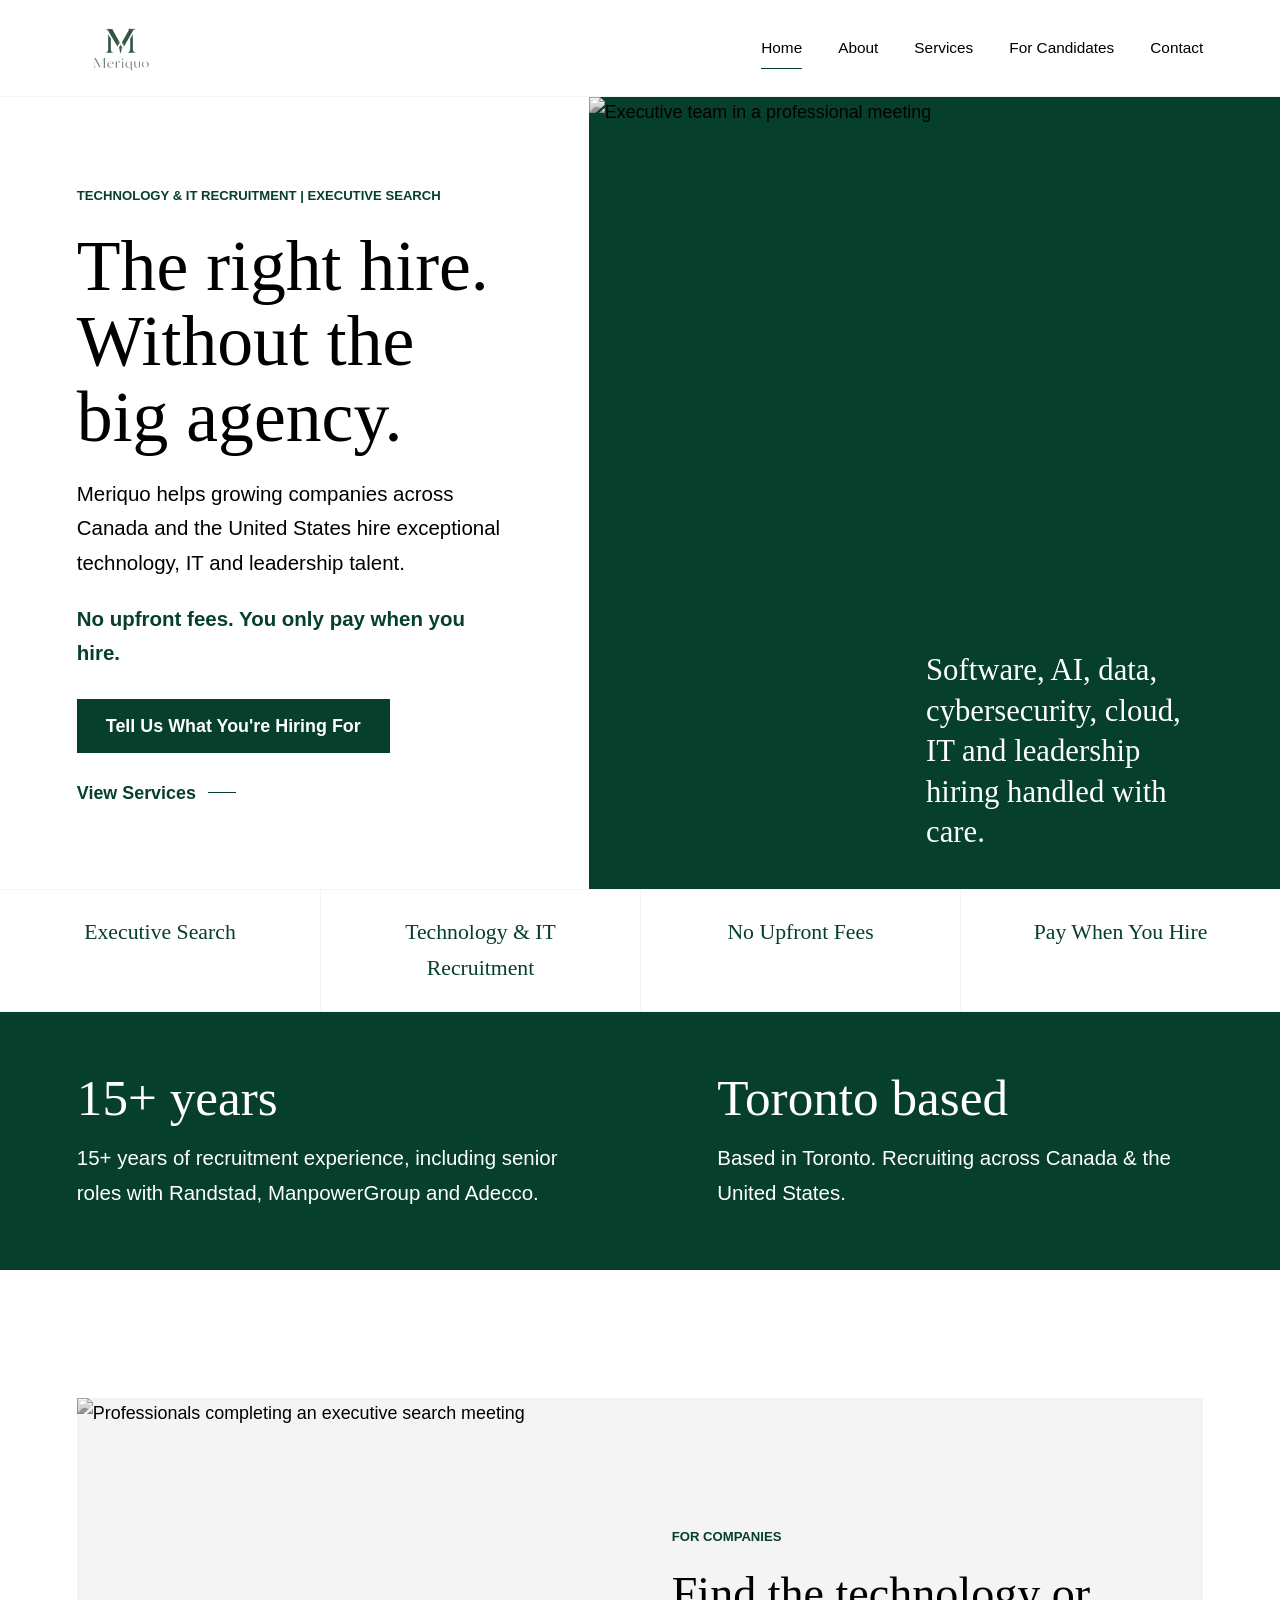
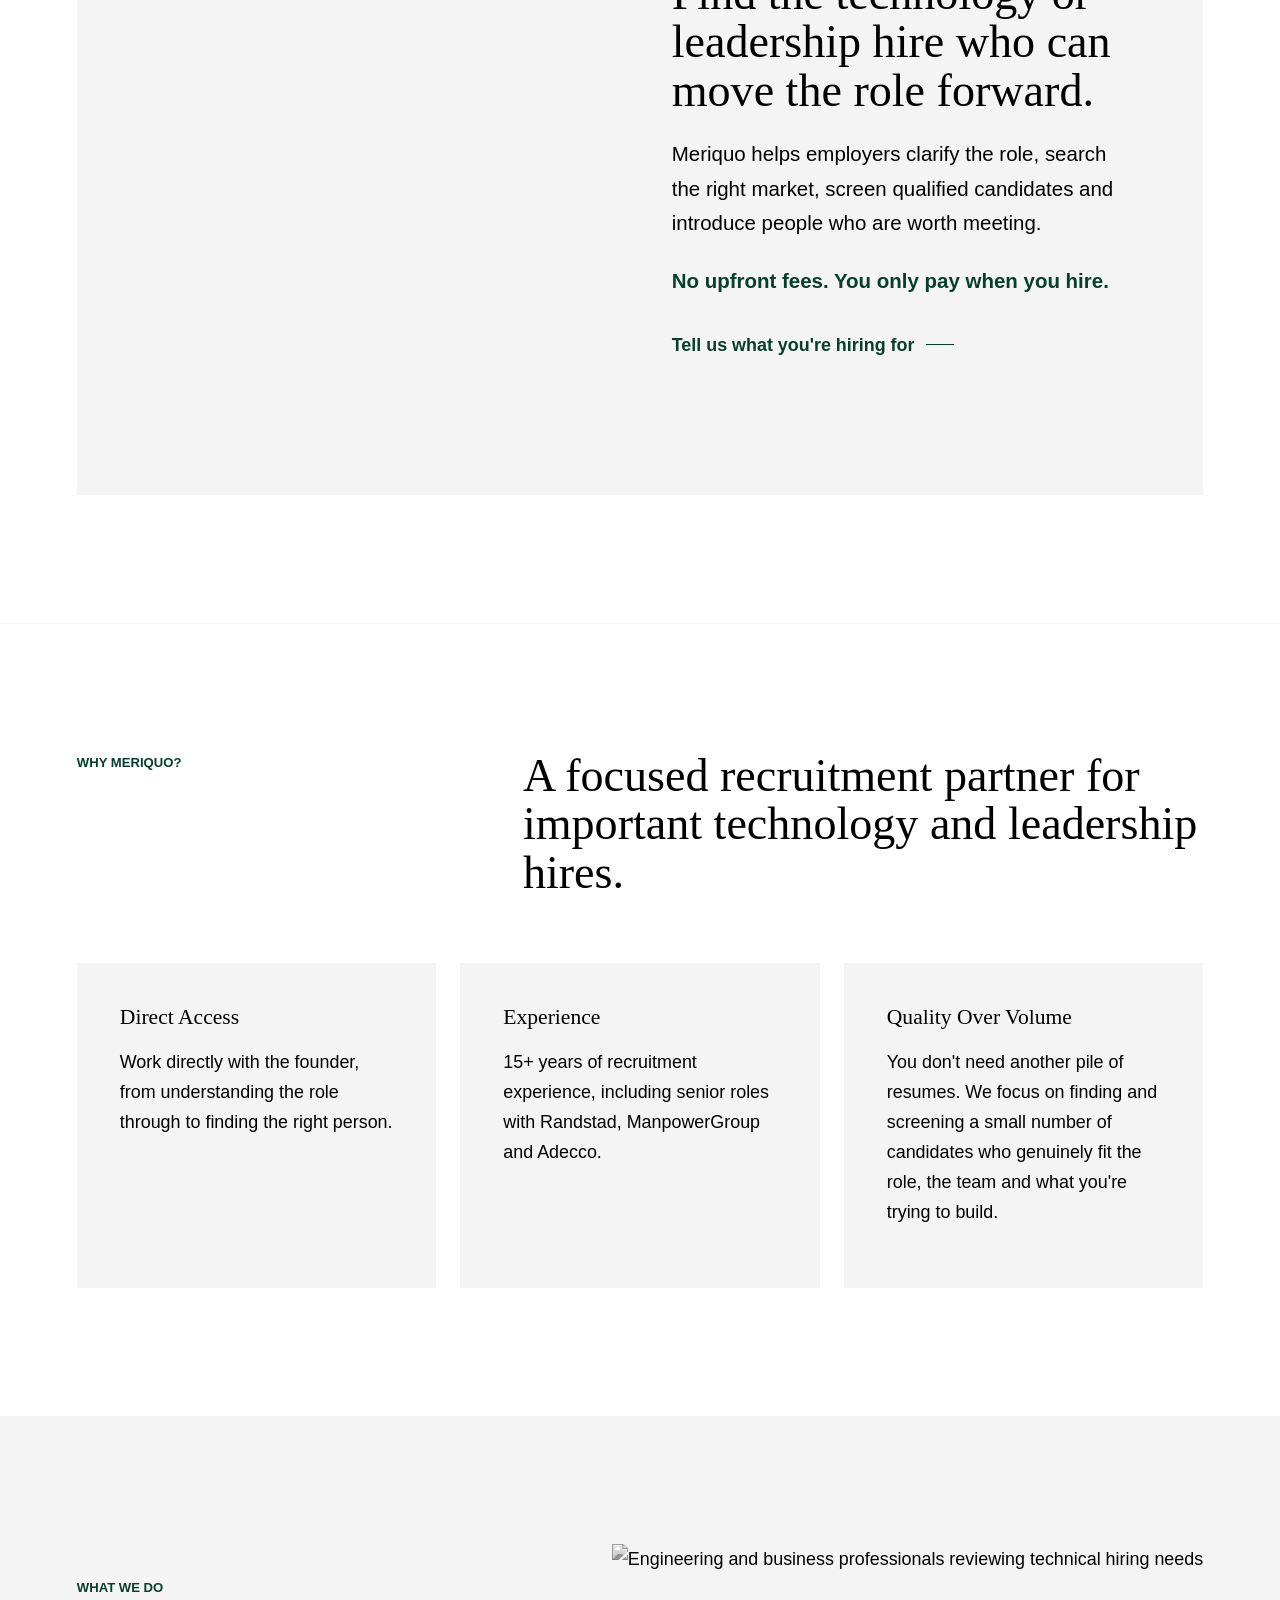
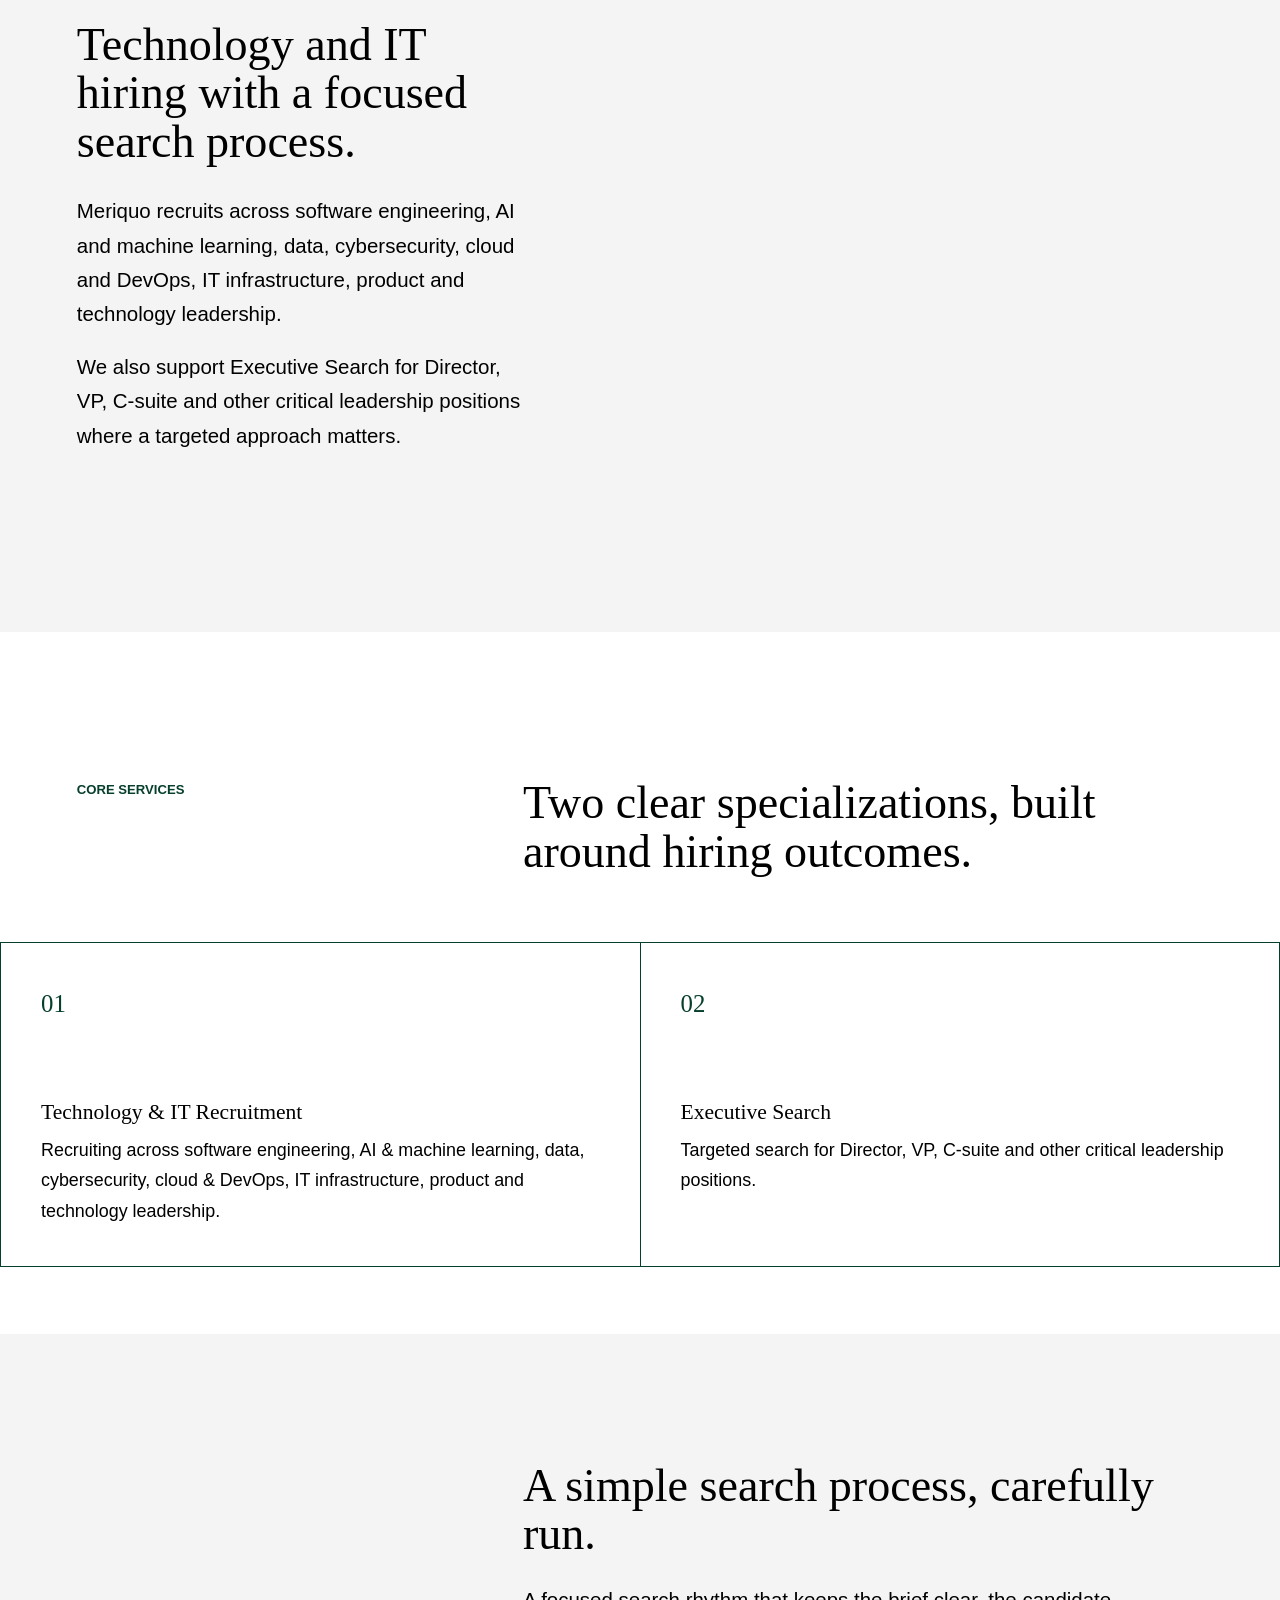
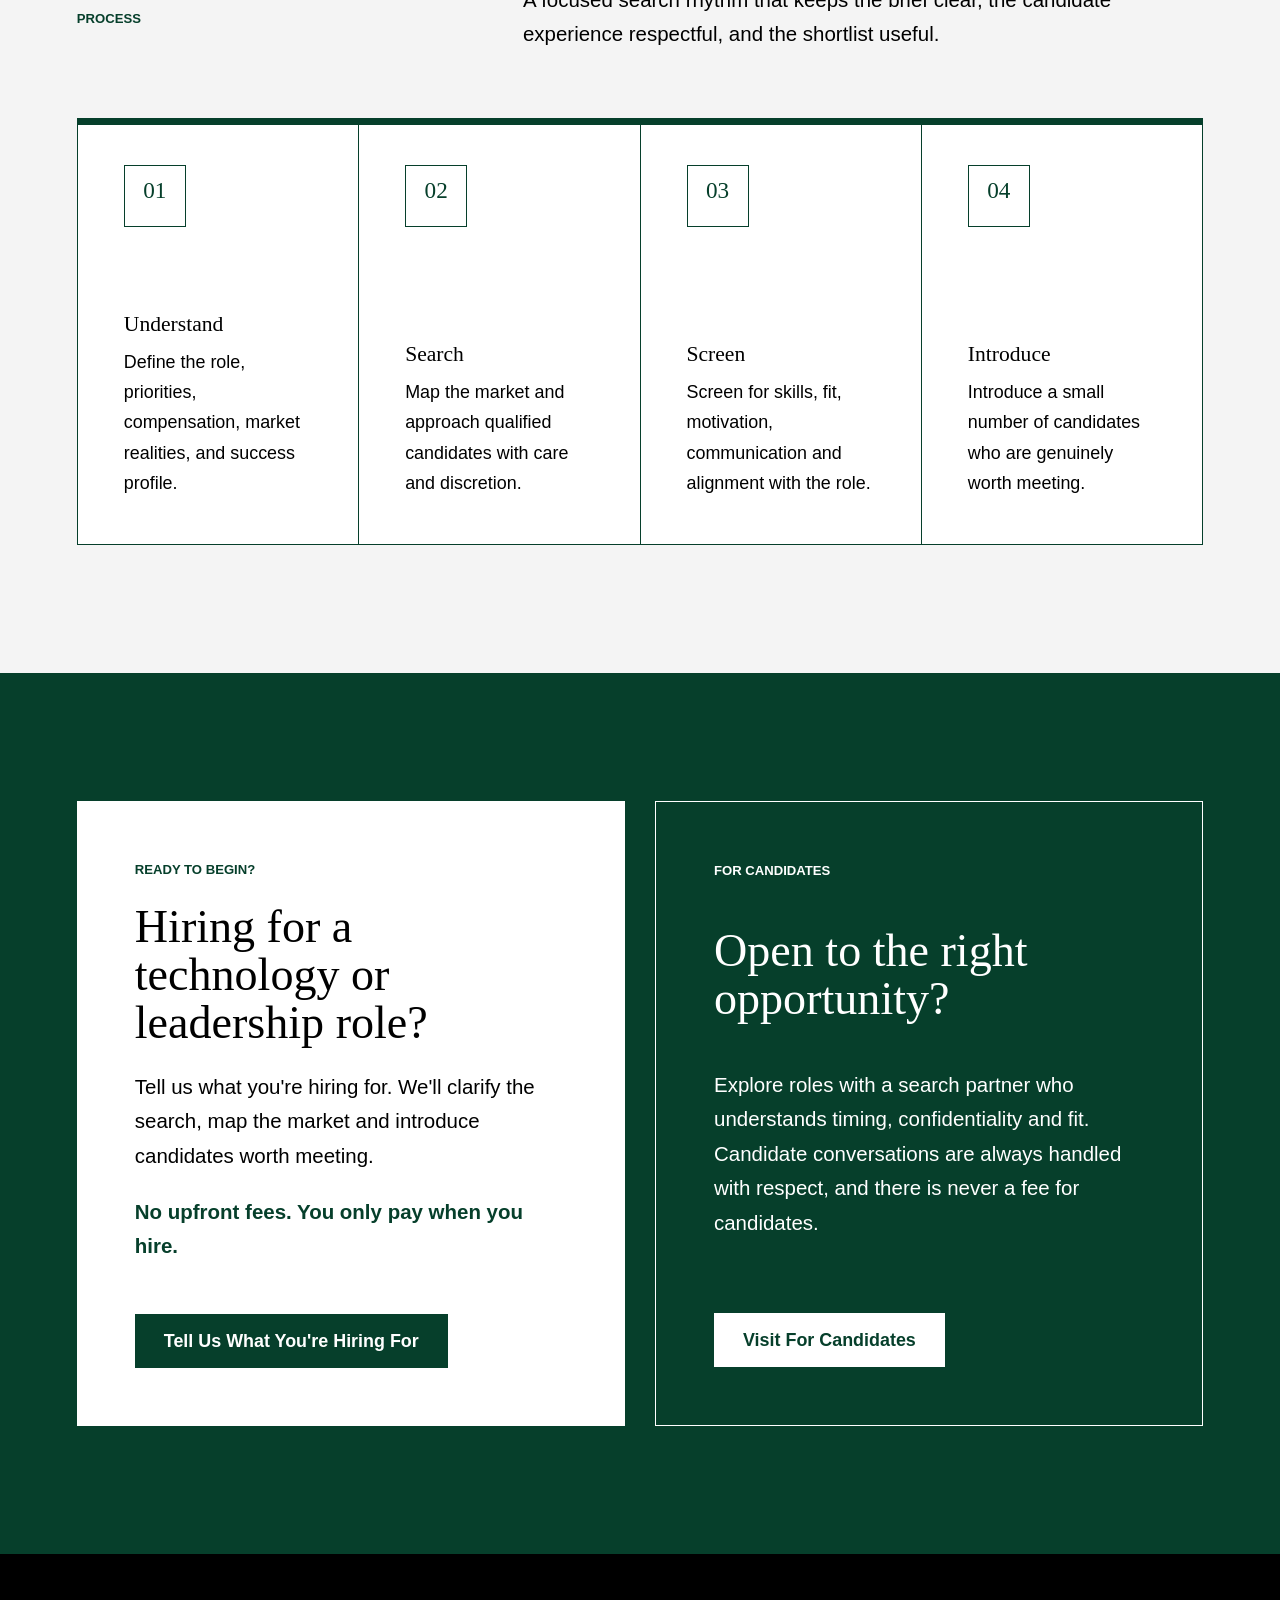
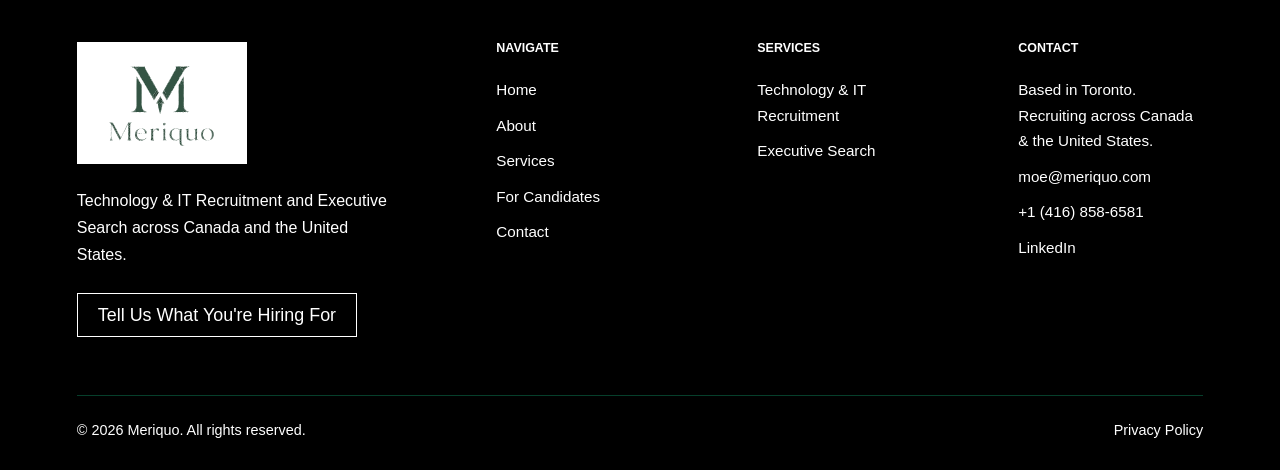
==== index.html @ d2c8003e "Use SVG logo and favicon" ====
<!DOCTYPE html>
<html lang="en">
  <head>
    <meta charset="UTF-8" />
    <meta name="viewport" content="width=device-width, initial-scale=1.0" />
    <title>Meriquo | Technology &amp; IT Recruitment | Executive Search</title>
    <meta
      name="description"
      content="Meriquo specializes in Technology & IT Recruitment and Executive Search across Canada and the United States."
    />
    <link rel="icon" href="assets/meriquo-logo.svg" type="image/svg+xml" />
    <link rel="stylesheet" href="styles.css" />
  </head>
  <body>
    <header class="site-header">
      <a class="brand" href="index.html" aria-label="Meriquo home">
        <img src="assets/meriquo-logo.svg" alt="" />
      </a>
      <button class="nav-toggle" type="button" aria-label="Open navigation" aria-expanded="false">
        <span></span>
        <span></span>
      </button>
      <nav class="site-nav" aria-label="Primary navigation">
        <a href="index.html">Home</a>
        <a href="about.html">About</a>
        <a href="services.html">Services</a>
        <a href="candidates.html">For Candidates</a>
        <a href="contact.html">Contact</a>
      </nav>
    </header>

    <main>

      <section class="hero">
        <div class="hero-copy reveal">
          <p class="eyebrow">Technology &amp; IT Recruitment | Executive Search</p>
          <h1>The right hire. Without the big agency.</h1>
          <p>
            Meriquo helps growing companies across Canada and the United States hire exceptional
            technology, IT and leadership talent.
          </p>
          <p class="fee-note">No upfront fees. You only pay when you hire.</p>
          <div class="hero-actions">
            <a class="button" href="contact.html">Tell Us What You&apos;re Hiring For</a>
            <a class="text-link" href="services.html#technology-it">View Services</a>
          </div>
        </div>
        <div class="hero-panel reveal" aria-label="Meriquo recruitment focus">
          <div class="hero-image-card">
            <img
              src="https://images.squarespace-cdn.com/content/v1/66561b21e63b7e5e79dd1e2c/b77f3c7b-efe6-4066-9048-d9af7cfcb00b/Meeting.jpg"
              alt="Executive team in a professional meeting"
            />
            <div class="hero-image-caption">
              <span>Technology &amp; IT Recruitment</span>
              <p>Software, AI, data, cybersecurity, cloud, IT and leadership hiring handled with care.</p>
            </div>
          </div>
          <!-- <div class="hero-stats">
            <div>
              <span>15+</span>
              <p>years of recruitment experience</p>
            </div>
            <div>
              <span>1:1</span>
              <p>direct founder access on every search</p>
            </div> -->
          </div>
        </div>
      </section>
      <section class="intro-strip reveal" aria-label="Meriquo summary">
        <p>Executive Search</p>
        <p>Technology &amp; IT Recruitment</p>
        <p>No Upfront Fees</p>
        <p>Pay When You Hire</p>
      </section>

      <section class="credibility-band reveal" aria-label="Meriquo experience and reach">
        <div>
          <span>15+ years</span>
          <p>
            15+ years of recruitment experience, including senior roles with Randstad,
            ManpowerGroup and Adecco.
          </p>
        </div>
        <div>
          <span>Toronto based</span>
          <p>Based in Toronto. Recruiting across Canada &amp; the United States.</p>
        </div>
      </section>

      <section class="section audience-section">
        <div class="audience-card reveal">
          <img
            src="https://www.shrm.org/content/dam/en/shrm/topics-tools/news/talent-acquisition/iStock_90868745_LARGE_spxmmo.jpeg"
            alt="Professionals completing an executive search meeting"
          />
          <div>
            <p class="eyebrow">For Companies</p>
            <h2>Find the technology or leadership hire who can move the role forward.</h2>
            <p>
              Meriquo helps employers clarify the role, search the right market, screen qualified
              candidates and introduce people who are worth meeting.
            </p>
            <p class="fee-note">No upfront fees. You only pay when you hire.</p>
            <a class="text-link" href="contact.html">Tell us what you&apos;re hiring for</a>
          </div>
        </div>
      </section>

      <section class="section why-section">
        <div class="section-heading reveal">
          <p class="eyebrow">Why Meriquo?</p>
          <h2>A focused recruitment partner for important technology and leadership hires.</h2>
        </div>
        <div class="three-grid">
          <article class="feature-card reveal">
            <h3>Direct Access</h3>
            <p>
              Work directly with the founder, from understanding the role through to finding the
              right person.
            </p>
          </article>
          <article class="feature-card reveal">
            <h3>Experience</h3>
            <p>
              15+ years of recruitment experience, including senior roles with Randstad,
              ManpowerGroup and Adecco.
            </p>
          </article>
          <article class="feature-card reveal">
            <h3>Quality Over Volume</h3>
            <p>
              You don&apos;t need another pile of resumes. We focus on finding and screening a small
              number of candidates who genuinely fit the role, the team and what you&apos;re trying
              to build.
            </p>
          </article>
        </div>
      </section>

      <section class="section content-band">
        <div class="image-split reveal">
          <div>
          <p class="eyebrow">What We Do</p>
          <h2>Technology and IT hiring with a focused search process.</h2>
            <p>
              Meriquo recruits across software engineering, AI and machine learning, data,
              cybersecurity, cloud and DevOps, IT infrastructure, product and technology leadership.
            </p>
            <p>
              We also support Executive Search for Director, VP, C-suite and other critical
              leadership positions where a targeted approach matters.
            </p>
          </div>
          <img
            src="https://fiduci.consulting/Image-02.jpg"
            alt="Engineering and business professionals reviewing technical hiring needs"
          />
        </div>
      </section>

      <section class="section services-preview">
        <div class="section-heading reveal">
          <p class="eyebrow">Core Services</p>
          <h2>Two clear specializations, built around hiring outcomes.</h2>
        </div>
        <div class="preview-grid two-card-grid">
          <a class="preview-card reveal" href="services.html#technology-it">
            <span>01</span>
            <h3>Technology &amp; IT Recruitment</h3>
            <p>
              Recruiting across software engineering, AI &amp; machine learning, data,
              cybersecurity, cloud &amp; DevOps, IT infrastructure, product and technology
              leadership.
            </p>
          </a>
          <a class="preview-card reveal" href="services.html#executive-search">
            <span>02</span>
            <h3>Executive Search</h3>
            <p>Targeted search for Director, VP, C-suite and other critical leadership positions.</p>
          </a>
        </div>
      </section>

      <section class="section process-section" id="process">
        <div class="section-heading process-heading reveal">
          <p class="eyebrow">Process</p>
          <div>
            <h2>A simple search process, carefully run.</h2>
            <p>
              A focused search rhythm that keeps the brief clear, the candidate experience
              respectful, and the shortlist useful.
            </p>
          </div>
        </div>
        <div class="process-grid">
          <article class="process-step reveal">
            <span>01</span>
            <div>
              <h3>Understand</h3>
              <p>Define the role, priorities, compensation, market realities, and success profile.</p>
            </div>
          </article>
          <article class="process-step reveal">
            <span>02</span>
            <div>
              <h3>Search</h3>
              <p>Map the market and approach qualified candidates with care and discretion.</p>
            </div>
          </article>
          <article class="process-step reveal">
            <span>03</span>
            <div>
              <h3>Screen</h3>
              <p>Screen for skills, fit, motivation, communication and alignment with the role.</p>
            </div>
          </article>
          <article class="process-step reveal">
            <span>04</span>
            <div>
              <h3>Introduce</h3>
              <p>Introduce a small number of candidates who are genuinely worth meeting.</p>
            </div>
          </article>
        </div>
      </section>

      <section class="dual-cta-section reveal" aria-label="Meriquo next steps">
        <article class="dual-cta-card">
          <p class="eyebrow">Ready to begin?</p>
          <h2>Hiring for a technology or leadership role?</h2>
          <p>
            Tell us what you&apos;re hiring for. We&apos;ll clarify the search, map the market and
            introduce candidates worth meeting.
          </p>
          <p class="fee-note">No upfront fees. You only pay when you hire.</p>
          <a class="button" href="contact.html">Tell Us What You&apos;re Hiring For</a>
        </article>
        <article class="dual-cta-card dual-cta-card-dark">
          <p class="eyebrow">For Candidates</p>
          <h2>Open to the right opportunity?</h2>
          <p>
            Explore roles with a search partner who understands timing, confidentiality and fit.
            Candidate conversations are always handled with respect, and there is never a fee for
            candidates.
          </p>
          <a class="button button-light" href="candidates.html">Visit For Candidates</a>
        </article>
      </section>
    </main>

    <footer class="site-footer">
      <div class="footer-inner">
        <div class="footer-brand">
          <img src="assets/meriquo-logo.svg" alt="Meriquo" />
          <p>Technology &amp; IT Recruitment and Executive Search across Canada and the United States.</p>
          <a class="footer-cta" href="contact.html">Tell Us What You&apos;re Hiring For</a>
        </div>
        <div class="footer-column">
          <h2>Navigate</h2>
          <a href="index.html">Home</a>
          <a href="about.html">About</a>
          <a href="services.html">Services</a>
          <a href="candidates.html">For Candidates</a>
          <a href="contact.html">Contact</a>
        </div>
        <div class="footer-column">
          <h2>Services</h2>
          <a href="services.html#technology-it">Technology &amp; IT Recruitment</a>
          <a href="services.html#executive-search">Executive Search</a>
        </div>
        <div class="footer-column">
          <h2>Contact</h2>
          <span>Based in Toronto. Recruiting across Canada &amp; the United States.</span>
          <a href="mailto:moe@meriquo.com">moe@meriquo.com</a>
          <a href="tel:+14168586581">+1 (416) 858-6581</a>
          <a href="https://www.linkedin.com/company/meriquo/" target="_blank" rel="noreferrer">LinkedIn</a>
        </div>
      </div>
      <div class="footer-bottom">
        <p>&copy; <span data-year></span> Meriquo. All rights reserved.</p>
        <a href="privacy.html">Privacy Policy</a>
      </div>
    </footer>

    <script src="script.js"></script>
  </body>
</html>
---- styles.css ----
:root {
  --green: #063f2b;
  --black: #000000;
  --grey: #f4f4f4;
  --white: #ffffff;
  --max: 1200px;
  --gutter: clamp(24px, 6vw, 88px);
  --section-space: clamp(76px, 10vw, 132px);
  --body-size: clamp(1rem, 0.35vw + 0.94rem, 1.12rem);
  --lead-size: clamp(1.08rem, 0.55vw + 0.98rem, 1.28rem);
}

* {
  box-sizing: border-box;
}

html {
  scroll-behavior: smooth;
}

body {
  margin: 0;
  color: var(--black);
  background: var(--white);
  font-family: Arial, Helvetica, sans-serif;
  font-size: var(--body-size);
  line-height: 1.68;
  overflow-x: hidden;
}

main {
  overflow: hidden;
}

img {
  display: block;
  max-width: 100%;
}

a {
  color: inherit;
}

.site-header {
  position: sticky;
  top: 0;
  z-index: 20;
  display: flex;
  align-items: center;
  justify-content: space-between;
  gap: 28px;
  padding: 16px var(--gutter);
  background: var(--white);
  border-bottom: 1px solid var(--grey);
}

.brand {
  display: inline-flex;
  align-items: center;
  gap: 0;
  color: var(--green);
  font-family: Georgia, "Times New Roman", serif;
  font-size: 2rem;
  line-height: 1;
  text-decoration: none;
}

.brand img {
  width: auto;
  height: 64px;
  object-fit: contain;
  object-position: center;
}

.site-nav {
  display: flex;
  align-items: center;
  gap: clamp(18px, 3vw, 36px);
  font-size: 0.96rem;
}

.site-nav a {
  position: relative;
  text-decoration: none;
  color: var(--black);
}

.site-nav a::after {
  position: absolute;
  left: 0;
  bottom: -8px;
  width: 100%;
  height: 1px;
  content: "";
  background: var(--green);
  transform: scaleX(0);
  transform-origin: left;
  transition: transform 180ms ease;
}

.site-nav a:hover::after,
.site-nav a.active::after {
  transform: scaleX(1);
}

.nav-toggle {
  display: none;
  width: 44px;
  height: 44px;
  padding: 0;
  border: 1px solid var(--grey);
  background: var(--white);
}

.nav-toggle span {
  display: block;
  width: 20px;
  height: 1px;
  margin: 6px auto;
  background: var(--black);
}

.hero {
  display: grid;
  grid-template-columns: minmax(0, 0.92fr) minmax(420px, 1.08fr);
  gap: 0;
  align-items: stretch;
  max-width: none;
  min-height: calc(100vh - 205px);
  margin: 0;
  padding: 0;
}

.hero-copy {
  position: relative;
  display: grid;
  align-content: center;
  min-width: 0;
  min-height: calc(100vh - 205px);
  padding: clamp(46px, 7vw, 88px) var(--gutter) clamp(42px, 6vw, 74px);
}

.hero-copy::before {
  position: absolute;
  top: -30px;
  left: 0;
  width: 96px;
  height: 3px;
  content: "";
  background: var(--green);
}

.eyebrow {
  margin: 0 0 22px;
  color: var(--green);
  font-size: 0.82rem;
  font-weight: 700;
  letter-spacing: 0;
  text-transform: uppercase;
  overflow-wrap: anywhere;
}

h1,
h2,
h3 {
  margin: 0;
  color: var(--black);
  font-family: Georgia, "Times New Roman", serif;
  font-weight: 500;
  line-height: 1.05;
}

h1 {
  max-width: min(860px, 100%);
  font-size: clamp(3.1rem, 5.6vw, 5.8rem);
}

h2 {
  font-size: clamp(2.15rem, 3.6vw, 3.45rem);
}

h3 {
  font-size: clamp(1.35rem, 1.2vw, 1.65rem);
}

.hero-copy p:not(.eyebrow),
.page-hero p:not(.eyebrow),
.story p,
.policy-copy p {
  max-width: 680px;
  color: var(--black);
  font-size: var(--lead-size);
}

.hero-copy p:not(.eyebrow) {
  max-width: min(620px, 100%);
  margin: 22px 0 0;
  font-size: var(--lead-size);
}

.fee-note {
  color: var(--green) !important;
  font-weight: 700;
}

.fee-note-light {
  color: var(--white) !important;
}

.button {
  display: inline-flex;
  align-items: center;
  justify-content: center;
  min-height: 54px;
  margin-top: 22px;
  padding: 0 28px;
  border: 1px solid var(--green);
  background: var(--green);
  color: var(--white);
  font-weight: 700;
  text-decoration: none;
  transition: background 180ms ease, color 180ms ease;
}

.button:hover {
  background: var(--white);
  color: var(--green);
}

.hero-actions {
  display: flex;
  flex-wrap: wrap;
  align-items: center;
  gap: 18px 28px;
  margin-top: 28px;
}

.hero-actions .button {
  margin-top: 0;
}

.text-link {
  display: inline-flex;
  align-items: center;
  min-height: 44px;
  color: var(--green);
  font-weight: 700;
  text-decoration: none;
}

.text-link::after {
  content: "";
  width: 28px;
  height: 1px;
  margin-left: 12px;
  background: currentColor;
  transition: width 180ms ease;
}

.text-link:hover {
  text-decoration: underline;
}

.text-link:hover::after {
  width: 42px;
}

.hero-trust {
  display: grid;
  gap: 10px;
  max-width: 500px;
  margin-top: clamp(38px, 5vw, 60px);
  padding-top: 24px;
  border-top: 1px solid var(--grey);
}

.hero-trust span {
  color: var(--black);
  font-size: 1rem;
}

.credibility-band {
  display: grid;
  grid-template-columns: repeat(2, minmax(0, 1fr));
  gap: 1px;
  max-width: none;
  margin: 0;
  padding: 0;
  background: var(--green);
  color: var(--white);
}

.credibility-band div {
  display: grid;
  align-content: center;
  min-height: clamp(210px, 28vh, 320px);
  padding: clamp(34px, 5vw, 60px) var(--gutter);
  background: var(--green);
}

.credibility-band span {
  display: block;
  margin-bottom: 18px;
  color: var(--white);
  font-family: Georgia, "Times New Roman", serif;
  font-size: clamp(2.1rem, 4vw, 4rem);
  line-height: 1;
}

.credibility-band p {
  max-width: 640px;
  margin: 0;
  color: var(--white);
  font-size: var(--lead-size);
}

.hero-panel {
  display: grid;
  gap: 0;
  grid-template-rows: minmax(0, 1fr) auto;
  min-width: 0;
  background: var(--white);
  border: 0;
}

.hero-image-card,
.hero-stats div {
  border: 0;
}

.hero-image-card {
  position: relative;
  min-height: 0;
  background: var(--green);
  overflow: hidden;
}

.hero-image-card > img {
  width: 100%;
  height: 100%;
  min-height: 0;
  object-fit: cover;
  filter: grayscale(100%);
}

.hero-image-caption {
  position: absolute;
  right: 0;
  bottom: 0;
  width: min(82%, 390px);
  padding: clamp(24px, 4vw, 36px);
  background: var(--green);
  color: var(--white);
}

.hero-image-caption span {
  display: block;
  margin-bottom: 12px;
  color: var(--white);
  font-family: Arial, Helvetica, sans-serif;
  font-size: 0.82rem;
  font-weight: 700;
  text-transform: uppercase;
}

.hero-image-caption p {
  max-width: 310px;
  margin: 0;
  color: var(--white);
  font-family: Georgia, "Times New Roman", serif;
  font-size: clamp(1.35rem, 2.4vw, 2rem);
  line-height: 1.15;
}

.hero-stats {
  display: grid;
  grid-template-columns: repeat(2, minmax(0, 1fr));
  gap: 1px;
  background: var(--green);
}

.hero-stats div {
  padding: clamp(14px, 2vw, 22px);
  background: var(--white);
}

.hero-panel span {
  display: block;
  color: var(--green);
  font-family: Georgia, "Times New Roman", serif;
  font-size: clamp(1.8rem, 2.8vw, 2.75rem);
  line-height: 1;
}

.hero-panel p {
  max-width: 260px;
  margin: 8px 0 0;
  line-height: 1.32;
}

.intro-strip {
  display: grid;
  grid-template-columns: repeat(4, minmax(0, 1fr));
  max-width: none;
  margin: 0 auto;
  border-top: 1px solid var(--grey);
  border-bottom: 1px solid var(--grey);
}

.intro-strip p {
  margin: 0;
  padding: clamp(18px, 2vw, 24px) clamp(16px, 3vw, 30px);
  color: var(--green);
  font-family: Georgia, "Times New Roman", serif;
  font-size: clamp(1.08rem, 1.7vw, 1.4rem);
  text-align: center;
}

.intro-strip p + p {
  border-left: 1px solid var(--grey);
}

.audience-section {
  display: grid;
  gap: 0;
  max-width: none;
  padding-left: 0;
  padding-right: 0;
}

.audience-card {
  display: grid;
  grid-template-columns: minmax(260px, 0.92fr) minmax(0, 1.08fr);
  gap: 0;
  align-items: stretch;
  min-height: 430px;
  background: var(--grey);
}

.audience-card > img {
  width: 100%;
  height: 100%;
  min-height: 340px;
  object-fit: cover;
  filter: grayscale(100%);
}

.audience-card > div {
  display: grid;
  align-content: center;
  padding: var(--section-space) var(--gutter);
}

.audience-card h2 {
  max-width: 620px;
  margin-bottom: 22px;
}

.audience-card p:not(.eyebrow) {
  max-width: 560px;
  margin: 0 0 24px;
  font-size: var(--lead-size);
}

.audience-card .text-link {
  width: fit-content;
}

.audience-card-dark {
  background: var(--green);
  color: var(--white);
}

.audience-card-dark h2,
.audience-card-dark .eyebrow,
.audience-card-dark .text-link {
  color: var(--white);
}

.candidate-mini {
  min-height: 320px;
}

.section,
.page-hero,
.split-section,
.contact-layout,
.policy-copy {
  width: 100%;
  max-width: none;
  margin: 0;
  padding: var(--section-space) var(--gutter);
}

.section,
.split-section,
.contact-layout,
.policy-copy {
  min-height: clamp(560px, 78vh, 860px);
}

.section {
  display: grid;
  align-content: center;
}

.why-section {
  border-top: 1px solid var(--grey);
}

.section-heading {
  display: grid;
  grid-template-columns: 0.55fr 1fr;
  gap: clamp(32px, 6vw, 72px);
  align-items: start;
  width: 100%;
  margin-bottom: clamp(44px, 6vw, 66px);
}

.section-intro {
  max-width: 760px;
  margin: calc(clamp(44px, 6vw, 66px) * -0.45) 0 clamp(34px, 5vw, 56px);
  font-size: var(--lead-size);
}

.three-grid,
.industry-grid {
  display: grid;
  grid-template-columns: repeat(3, minmax(0, 1fr));
  gap: 24px;
}

.feature-card,
.industry-card {
  min-height: 220px;
  padding: clamp(30px, 4vw, 42px);
  background: var(--grey);
  border: 1px solid var(--grey);
}

.feature-card p,
.service-row p,
.contact-details p,
.industry-card p {
  color: var(--black);
}

.feature-card h3,
.preview-card h3 {
  margin-bottom: 12px;
}

.services-preview {
  max-width: none;
  padding-bottom: clamp(28px, 5vw, 48px);
  padding-left: var(--gutter);
  padding-right: var(--gutter);
}

.services-preview .section-heading {
  max-width: none;
  margin-left: auto;
  margin-right: auto;
}

.preview-grid {
  display: grid;
  grid-template-columns: repeat(4, minmax(0, 1fr));
  gap: 1px;
  background: var(--green);
  border: 1px solid var(--green);
  max-width: none;
  margin-left: calc(var(--gutter) * -1);
  margin-right: calc(var(--gutter) * -1);
}

.two-card-grid {
  grid-template-columns: repeat(2, minmax(0, 1fr));
}

.preview-card {
  display: grid;
  align-content: start;
  min-height: 310px;
  padding: clamp(28px, 4vw, 40px);
  background: var(--white);
  color: var(--black);
  text-decoration: none;
  transition: background 180ms ease, color 180ms ease, transform 180ms ease;
}

.preview-card span {
  display: block;
  margin-bottom: clamp(46px, 6vw, 76px);
  color: var(--green);
  font-family: Georgia, "Times New Roman", serif;
  font-size: 1.55rem;
}

.preview-card p {
  margin: 0;
}

.preview-card:hover {
  background: var(--green);
  color: var(--white);
  transform: translateY(-4px);
}

.preview-card:hover h3,
.preview-card:hover span {
  color: var(--white);
}

.page-hero {
  padding-top: clamp(72px, 9vw, 118px);
  padding-bottom: clamp(38px, 6vw, 74px);
}

.page-hero h1 {
  max-width: 100%;
  font-size: clamp(2.7rem, 7vw, 6.2rem);
  overflow-wrap: normal;
  word-break: normal;
}

.privacy-hero {
  display: grid;
  grid-template-columns: minmax(0, 1fr) minmax(280px, 0.45fr);
  gap: clamp(38px, 7vw, 96px);
  align-items: end;
  background: var(--grey);
}

.privacy-hero > *,
.privacy-summary,
.policy-copy,
.policy-intro,
.policy-card,
.policy-contact > * {
  min-width: 0;
}

.privacy-hero p:not(.eyebrow) {
  max-width: 720px;
  margin-top: 24px;
  overflow-wrap: anywhere;
}

.privacy-summary {
  padding: clamp(28px, 4vw, 42px);
  background: var(--green);
  color: var(--white);
}

.privacy-summary span,
.privacy-summary strong {
  display: block;
  color: var(--white);
}

.privacy-summary span {
  margin-bottom: 10px;
  font-size: 0.82rem;
  font-weight: 700;
  text-transform: uppercase;
}

.privacy-summary strong {
  font-family: Georgia, "Times New Roman", serif;
  font-size: clamp(1.55rem, 2.5vw, 2.2rem);
  font-weight: 500;
  line-height: 1.12;
}

.privacy-hero .privacy-summary p {
  margin: 22px 0 0;
  color: var(--white);
  overflow-wrap: anywhere;
}

.image-page-hero {
  display: grid;
  grid-template-columns: minmax(0, 0.95fr) minmax(340px, 1.05fr);
  gap: 0;
  align-items: stretch;
  max-width: none;
  padding: 0;
  background: var(--grey);
}

.image-page-hero > div {
  display: grid;
  align-content: center;
  min-width: 0;
  min-height: clamp(430px, 58vh, 650px);
  padding: var(--section-space) var(--gutter);
}

.image-page-hero > img {
  width: 100%;
  height: 100%;
  min-height: clamp(430px, 58vh, 650px);
  object-fit: cover;
  filter: grayscale(100%);
}

.services-hero p:not(.eyebrow) {
  max-width: 720px;
  margin-top: 24px;
}

.services-hero h1 {
  max-width: 820px;
  font-size: clamp(2.9rem, 5.5vw, 5.8rem);
}

.split-section,
.contact-layout {
  display: grid;
  grid-template-columns: minmax(280px, 0.8fr) minmax(0, 1.2fr);
  gap: clamp(42px, 7vw, 88px);
  align-items: start;
  padding-top: 30px;
}

.about-story-section {
  align-items: start;
  background: var(--white);
}

.founder-card {
  min-width: 0;
  background: var(--green);
  border: 1px solid var(--green);
  color: var(--white);
  padding: clamp(24px, 4vw, 36px);
}

.portrait-mark {
  display: grid;
  place-items: center;
  width: 118px;
  height: 118px;
  margin-bottom: 28px;
  background: var(--white);
  color: var(--green);
  font-family: Georgia, "Times New Roman", serif;
  font-size: 3rem;
}

.founder-name {
  margin: 0;
  color: var(--white);
  font-family: Georgia, "Times New Roman", serif;
  font-size: clamp(1.9rem, 3vw, 2.7rem);
  line-height: 1.1;
}

.founder-title,
.founder-focus {
  margin: 10px 0 0;
}

.founder-title {
  font-weight: 700;
}

.founder-focus {
  color: var(--white);
  overflow-wrap: anywhere;
}

.detail-list {
  display: grid;
  gap: 12px;
  margin: 28px 0 0;
}

.detail-list div {
  display: grid;
  grid-template-columns: 28px 1fr;
  gap: 12px;
}

.detail-list dt {
  color: var(--white);
  font-weight: 700;
}

.detail-list dd {
  margin: 0;
}

.detail-list a {
  color: var(--white);
  font-weight: 700;
  text-decoration: none;
}

.story p:first-child {
  margin-top: 0;
}

.story {
  display: grid;
  align-content: start;
  gap: clamp(24px, 4vw, 36px);
}

.story h2 {
  max-width: 820px;
}

.story-kicker {
  margin: 0;
  color: var(--green) !important;
  font-size: 0.88rem !important;
  font-weight: 700;
  text-transform: uppercase;
}

.story-copy {
  display: grid;
  grid-template-columns: repeat(2, minmax(0, 1fr));
  gap: clamp(20px, 4vw, 38px);
}

.story-copy p {
  margin: 0;
  font-size: var(--body-size) !important;
}

.story-copy p:first-child {
  grid-row: span 2;
  padding: clamp(26px, 4vw, 38px);
  background: var(--grey);
  border-left: 4px solid var(--green);
  font-size: var(--lead-size) !important;
}

.story-proof-grid {
  display: grid;
  grid-template-columns: repeat(3, minmax(0, 1fr));
  gap: 1px;
  background: var(--green);
  border: 1px solid var(--green);
}

.story-proof-grid div {
  padding: clamp(22px, 3vw, 34px);
  background: var(--white);
}

.story-proof-grid span {
  display: block;
  color: var(--green);
  font-family: Georgia, "Times New Roman", serif;
  font-size: clamp(2rem, 3.8vw, 3.3rem);
  line-height: 1;
}

.story-proof-grid p {
  margin: 10px 0 0;
  color: var(--black);
  font-size: 0.98rem !important;
}

.strong-line {
  color: var(--green) !important;
  font-family: Georgia, "Times New Roman", serif;
  font-size: clamp(1.7rem, 3vw, 2.6rem) !important;
  line-height: 1.15;
}

.service-list {
  display: grid;
  gap: 1px;
  background: var(--green);
  border: 1px solid var(--grey);
}

.service-detail {
  min-height: auto;
  padding-top: clamp(54px, 7vw, 84px);
  padding-bottom: clamp(58px, 7vw, 92px);
  scroll-margin-top: 100px;
}

.service-detail + .service-detail {
  padding-top: clamp(34px, 5vw, 58px);
}

.service-heading {
  align-items: end;
}

.service-heading p:not(.eyebrow) {
  max-width: 720px;
  margin: 24px 0 0;
  font-size: var(--lead-size);
}

.services-overview {
  display: grid;
  grid-template-columns: repeat(3, minmax(0, 1fr));
  gap: 1px;
  width: 100%;
  max-width: none;
  margin: 0;
  background: var(--green);
  border-top: 1px solid var(--green);
  border-bottom: 1px solid var(--green);
}

.services-overview a {
  display: grid;
  align-content: start;
  min-width: 0;
  min-height: clamp(260px, 36vh, 380px);
  padding: clamp(30px, 5vw, 52px);
  background: var(--white);
  color: var(--black);
  text-decoration: none;
  transition: background 180ms ease, color 180ms ease;
}

.services-overview span {
  display: block;
  margin-bottom: clamp(40px, 6vw, 72px);
  color: var(--green);
  font-family: Georgia, "Times New Roman", serif;
  font-size: 1.5rem;
  line-height: 1;
}

.services-overview h2 {
  margin-bottom: 18px;
  font-size: clamp(1.65rem, 2.6vw, 2.45rem);
}

.services-overview p {
  max-width: 420px;
  margin: 0;
  overflow-wrap: anywhere;
}

.services-overview a:hover {
  background: var(--green);
  color: var(--white);
}

.services-overview a:hover h2,
.services-overview a:hover span {
  color: var(--white);
}

.flip-grid {
  display: grid;
  grid-template-columns: repeat(4, minmax(0, 1fr));
  gap: 1px;
  background: var(--white);
  border: 1px solid var(--white);
}

.executive-grid {
  grid-template-columns: repeat(3, minmax(0, 1fr));
}

.flip-card {
  min-height: clamp(330px, 42vh, 430px);
  perspective: 1200px;
  outline: 0;
}

.flip-inner {
  position: relative;
  width: 100%;
  height: 100%;
  min-height: clamp(330px, 42vh, 430px);
  transform-style: preserve-3d;
  transition: transform 560ms ease;
}

.flip-card:hover .flip-inner,
.flip-card:focus-within .flip-inner,
.flip-card:focus .flip-inner {
  transform: rotateY(180deg);
}

.flip-face {
  position: absolute;
  inset: 0;
  display: grid;
  align-content: end;
  min-height: clamp(330px, 42vh, 430px);
  padding: clamp(24px, 3vw, 34px);
  border: 1px solid var(--white);
  backface-visibility: hidden;
  overflow: hidden;
}

.flip-front {
  background: var(--black);
  color: var(--white);
}

.flip-front img {
  position: absolute;
  inset: 0;
  width: 100%;
  height: 100%;
  object-fit: cover;
  filter: grayscale(100%);
  opacity: 0.62;
}

.flip-front h3 {
  position: relative;
  color: var(--white);
  max-width: 260px;
}

.flip-back {
  align-content: center;
  background: var(--green);
  color: var(--white);
  transform: rotateY(180deg);
}

.flip-back h3 {
  margin-bottom: 16px;
  color: var(--white);
}

.flip-back p {
  margin: 0;
  font-size: var(--body-size);
}

.flip-card:focus-visible .flip-inner {
  outline: 3px solid var(--green);
  outline-offset: 4px;
}

.service-row {
  display: grid;
  grid-template-columns: 90px 1fr;
  gap: clamp(22px, 4vw, 34px);
  padding: clamp(32px, 5vw, 52px);
  background: var(--white);
}

.service-row span {
  color: var(--green);
  font-family: Georgia, "Times New Roman", serif;
  font-size: 1.7rem;
}

.service-row h2 {
  font-size: clamp(1.7rem, 3vw, 2.6rem);
}

.service-row ul {
  display: grid;
  grid-template-columns: repeat(2, minmax(0, 1fr));
  gap: 8px;
  margin: 18px 0 0;
  padding-left: 20px;
}

.fee-band {
  max-width: none;
  min-height: clamp(320px, 44vh, 520px);
  display: grid;
  align-content: center;
  padding: clamp(58px, 8vw, 96px) var(--gutter);
  background: var(--green);
  color: var(--white);
}

.fee-band h2,
.fee-band .eyebrow {
  color: var(--white);
}

.fee-band h2 {
  max-width: 1000px;
  font-size: clamp(3rem, 7vw, 6.5rem);
}

.contingency-section {
  min-height: auto;
  padding-top: clamp(34px, 5vw, 58px);
  padding-bottom: clamp(58px, 7vw, 92px);
  background: var(--white);
}

.contingency-card {
  display: grid;
  grid-template-columns: 90px minmax(0, 1fr);
  gap: clamp(24px, 5vw, 54px);
  align-items: start;
  padding: clamp(34px, 5vw, 58px);
  background: var(--grey);
  border: 1px solid var(--white);
}

.contingency-card span {
  color: var(--green);
  font-family: Georgia, "Times New Roman", serif;
  font-size: clamp(2rem, 4vw, 3.2rem);
  line-height: 1;
}

.contingency-card h2 {
  max-width: 900px;
  margin-bottom: 18px;
}

.contingency-card p:not(.eyebrow) {
  max-width: 620px;
  margin: 0;
  font-size: var(--lead-size);
}

.service-row li::marker {
  color: var(--green);
}

.industry-grid {
  grid-template-columns: repeat(4, minmax(0, 1fr));
  gap: 24px;
}

.industry-card {
  min-height: 210px;
  padding: 0;
  overflow: hidden;
}

.industry-card > img {
  width: 100%;
  aspect-ratio: 4 / 3;
  object-fit: cover;
  filter: grayscale(100%);
}

.industry-card .icon,
.industry-card h2,
.industry-card p {
  margin-left: clamp(24px, 3vw, 34px);
  margin-right: clamp(24px, 3vw, 34px);
}

.industry-card .icon {
  margin-top: clamp(24px, 3vw, 34px);
}

.industry-card h2 {
  margin-top: 28px;
  font-size: clamp(1.35rem, 2vw, 1.8rem);
}

.industry-card p {
  margin-bottom: clamp(24px, 3vw, 34px);
}

.icon {
  position: relative;
  display: block;
  width: 50px;
  height: 50px;
  border: 1px solid var(--green);
}

.icon::before,
.icon::after {
  position: absolute;
  content: "";
  border-color: var(--green);
}

.icon-chip::before {
  inset: 11px;
  border: 1px solid var(--green);
}

.icon-gear {
  border-radius: 50%;
}

.icon-gear::before {
  inset: 15px;
  border: 1px solid var(--green);
  border-radius: 50%;
}

.icon-factory::before {
  left: 8px;
  right: 8px;
  bottom: 9px;
  height: 21px;
  border: 1px solid var(--green);
  border-top: 0;
}

.icon-factory::after {
  left: 8px;
  top: 12px;
  width: 28px;
  height: 14px;
  border-top: 1px solid var(--green);
  transform: skewY(-25deg);
}

.icon-briefcase::before {
  left: 9px;
  right: 9px;
  top: 18px;
  height: 20px;
  border: 1px solid var(--green);
}

.icon-briefcase::after {
  left: 18px;
  top: 11px;
  width: 14px;
  height: 8px;
  border: 1px solid var(--green);
  border-bottom: 0;
}

.contact-details,
.contact-form {
  padding: clamp(30px, 5vw, 46px);
  border: 1px solid var(--green);
}

.contact-details {
  background: var(--green);
  color: var(--white);
}

.contact-form {
  background: var(--grey);
}

.contact-details h2 {
  margin-bottom: 8px;
  color: var(--white);
  font-size: clamp(1.7rem, 3vw, 2.5rem);
}

.contact-details p {
  color: var(--white);
}

.contact-details a {
  display: block;
  margin-top: 16px;
  color: var(--white);
  font-weight: 700;
  text-decoration: none;
}

.contact-form {
  display: grid;
  gap: 18px;
}

.contact-form label {
  display: grid;
  gap: 8px;
  font-weight: 700;
}

.contact-form label span {
  font-weight: 400;
}

.contact-form input,
.contact-form textarea {
  width: 100%;
  padding: 14px 15px;
  border: 1px solid var(--white);
  border-radius: 0;
  background: var(--white);
  color: var(--black);
  font: inherit;
}

.contact-form input:focus,
.contact-form textarea:focus {
  outline: 2px solid var(--green);
  outline-offset: 2px;
}

.contact-form .button {
  width: fit-content;
  margin-top: 4px;
}

.form-note {
  min-height: 24px;
  margin: 0;
  color: var(--green);
}

.contact-hero p:not(.eyebrow) {
  max-width: 700px;
  margin-top: 24px;
}

.employer-contact-section {
  align-items: stretch;
  background: var(--green);
}

.employer-contact-section .contact-details {
  display: grid;
  align-content: center;
  border-color: var(--white);
}

.employer-contact-section .contact-details .eyebrow {
  color: var(--white);
}

.employer-contact-section .contact-details h2 {
  margin-bottom: 20px;
  font-size: clamp(2.2rem, 4.5vw, 4.2rem);
}

.employer-contact-section .contact-details p {
  max-width: 520px;
  font-size: var(--lead-size);
}

.employer-contact-points {
  display: grid;
  grid-template-columns: repeat(3, minmax(0, 1fr));
  gap: 1px;
  margin: clamp(28px, 4vw, 42px) 0;
  background: var(--white);
  border: 1px solid var(--white);
}

.employer-contact-points span {
  display: grid;
  min-height: 82px;
  place-items: center;
  padding: 14px;
  background: var(--green);
  color: var(--white);
  font-weight: 700;
  text-align: center;
}

.employer-contact-section .contact-form {
  display: grid;
  grid-template-columns: repeat(2, minmax(0, 1fr));
  align-content: start;
  gap: 18px;
  border-color: var(--white);
  background: var(--white);
}

.employer-contact-section .contact-form label {
  gap: 10px;
}

.employer-contact-section .contact-form label:nth-last-of-type(2),
.employer-contact-section .contact-form label:nth-last-of-type(1),
.employer-contact-section .contact-form .button,
.employer-contact-section .contact-form .form-note {
  grid-column: 1 / -1;
}

.employer-contact-section .contact-form input,
.employer-contact-section .contact-form textarea {
  border-color: var(--grey);
  background: var(--grey);
}

.employer-contact-section .contact-form .button {
  width: fit-content;
  margin-top: 10px;
}

.candidate-contact-section {
  align-items: stretch;
  background: var(--green);
}

.candidate-contact-section .contact-details {
  display: grid;
  align-content: center;
  border-color: var(--white);
}

.candidate-contact-section .contact-details .eyebrow {
  color: var(--white);
}

.candidate-contact-section .contact-details h2 {
  margin-bottom: 20px;
  font-size: clamp(2.2rem, 4.5vw, 4.2rem);
}

.candidate-contact-section .contact-details p {
  max-width: 520px;
  font-size: var(--lead-size);
}

.candidate-contact-points {
  display: grid;
  gap: 1px;
  margin: clamp(28px, 4vw, 42px) 0;
  background: var(--white);
  border: 1px solid var(--white);
}

.candidate-contact-points span {
  padding: 16px 18px;
  background: var(--green);
  color: var(--white);
  font-weight: 700;
}

.candidate-contact-section .contact-form {
  display: grid;
  grid-template-columns: repeat(2, minmax(0, 1fr));
  align-content: start;
  gap: 18px;
  border-color: var(--white);
  background: var(--white);
}

.candidate-contact-section .contact-form label {
  gap: 10px;
}

.candidate-contact-section .contact-form label:nth-last-of-type(2),
.candidate-contact-section .contact-form label:nth-last-of-type(1),
.candidate-contact-section .contact-form .button,
.candidate-contact-section .contact-form .form-note {
  grid-column: 1 / -1;
}

.candidate-contact-section .contact-form input,
.candidate-contact-section .contact-form textarea {
  border-color: var(--grey);
  background: var(--grey);
}

.candidate-contact-section .contact-form input[type="file"] {
  padding: 12px;
}

.candidate-contact-section .contact-form .button {
  width: fit-content;
  margin-top: 10px;
}

.policy-copy {
  display: grid;
  gap: clamp(34px, 5vw, 58px);
  align-content: center;
  background: var(--white);
}

.policy-copy a {
  color: var(--green);
  font-weight: 700;
}

.policy-intro {
  max-width: 900px;
}

.policy-intro p {
  margin: 0;
  overflow-wrap: anywhere;
}

.policy-grid {
  display: grid;
  grid-template-columns: repeat(2, minmax(0, 1fr));
  gap: 1px;
  background: var(--green);
  border: 1px solid var(--green);
}

.policy-card {
  display: grid;
  align-content: start;
  min-height: 280px;
  padding: clamp(28px, 4vw, 42px);
  background: var(--grey);
}

.policy-card span {
  display: block;
  margin-bottom: clamp(34px, 5vw, 54px);
  color: var(--green);
  font-family: Georgia, "Times New Roman", serif;
  font-size: 1.5rem;
}

.policy-card h2 {
  margin-bottom: 16px;
  font-size: clamp(1.45rem, 2.2vw, 2.1rem);
}

.policy-card p {
  margin: 0;
  overflow-wrap: anywhere;
}

.policy-contact {
  display: flex;
  align-items: center;
  justify-content: space-between;
  gap: clamp(28px, 6vw, 72px);
  padding: clamp(34px, 5vw, 58px);
  background: var(--green);
  color: var(--white);
}

.policy-contact h2,
.policy-contact .eyebrow,
.policy-contact p,
.policy-contact a {
  color: var(--white);
}

.policy-contact p:not(.eyebrow) {
  max-width: 720px;
  margin: 0;
  overflow-wrap: anywhere;
}

.policy-contact h2 {
  margin-bottom: 18px;
}

.policy-contact .button {
  margin-top: 0;
}

.policy-contact .button-light {
  color: var(--green);
}

.policy-contact .button-light:hover {
  color: var(--white);
}

.site-footer {
  padding: clamp(58px, 7vw, 88px) var(--gutter) 28px;
  background: var(--black);
  color: var(--white);
}

.footer-inner {
  display: grid;
  grid-template-columns: minmax(260px, 1.3fr) repeat(3, minmax(150px, 0.7fr));
  gap: clamp(36px, 6vw, 76px);
  max-width: none;
  margin: 0 auto;
}

.site-footer img {
  width: 170px;
  margin-bottom: 24px;
  background: var(--white);
}

.site-footer p {
  margin: 0;
}

.footer-brand p {
  max-width: 320px;
  margin-bottom: 24px;
  font-size: 1rem;
}

.footer-cta {
  display: inline-flex;
  align-items: center;
  justify-content: center;
  min-height: 44px;
  padding: 0 20px;
  border: 1px solid var(--white);
  color: var(--white);
  text-decoration: none;
}

.footer-cta:hover {
  background: var(--white);
  color: var(--green);
}

.footer-column {
  display: grid;
  align-content: start;
  gap: 10px;
}

.footer-column h2 {
  margin: 0 0 12px;
  color: var(--white);
  font-family: Arial, Helvetica, sans-serif;
  font-size: 0.78rem;
  font-weight: 700;
  text-transform: uppercase;
}

.footer-column a,
.footer-column span,
.footer-bottom a {
  color: var(--white);
  font-size: 0.95rem;
  text-decoration: none;
}

.footer-column a:hover,
.footer-bottom a:hover {
  text-decoration: underline;
}

.footer-bottom {
  display: flex;
  justify-content: space-between;
  gap: 18px;
  max-width: none;
  margin: clamp(38px, 5vw, 58px) auto 0;
  padding-top: 22px;
  border-top: 1px solid var(--green);
}

.footer-bottom p,
.footer-bottom a {
  font-size: 0.9rem;
}

.content-band {
  background: var(--grey);
  max-width: none;
}

.content-band > * {
  max-width: none;
  margin-left: auto;
  margin-right: auto;
}

.text-columns {
  display: grid;
  grid-template-columns: repeat(2, minmax(0, 1fr));
  gap: clamp(34px, 6vw, 76px);
}

.text-columns p {
  margin: 0;
  font-size: var(--lead-size);
}

.tag-grid {
  display: grid;
  grid-template-columns: repeat(3, minmax(0, 1fr));
  gap: 1px;
  background: var(--green);
  border: 1px solid var(--green);
}

.tag-grid span {
  display: grid;
  min-height: 96px;
  place-items: center;
  padding: 18px;
  background: var(--white);
  color: var(--green);
  font-family: Georgia, "Times New Roman", serif;
  font-size: clamp(1.05rem, 2vw, 1.4rem);
  text-align: center;
}

.candidate-work-section {
  background: var(--grey);
}

.candidate-work-heading {
  align-items: end;
}

.candidate-work-heading p:not(.eyebrow) {
  max-width: 760px;
  margin: 24px 0 0;
  font-size: var(--lead-size);
}

.candidate-process {
  display: grid;
  grid-template-columns: repeat(3, minmax(0, 1fr));
  gap: 1px;
  background: var(--green);
  border: 1px solid var(--green);
}

.candidate-step {
  position: relative;
  display: grid;
  align-content: space-between;
  gap: clamp(56px, 8vw, 96px);
  min-height: clamp(330px, 44vh, 460px);
  padding: clamp(30px, 4vw, 46px);
  background: var(--white);
  overflow: hidden;
  transition: background 180ms ease, color 180ms ease, transform 180ms ease;
}

.candidate-step::before {
  position: absolute;
  inset: 0 auto 0 0;
  width: 6px;
  content: "";
  background: var(--green);
}

.candidate-step span {
  display: grid;
  place-items: center;
  width: 62px;
  height: 62px;
  border: 1px solid var(--green);
  color: var(--green);
  font-family: Georgia, "Times New Roman", serif;
  font-size: 1.45rem;
  line-height: 1;
  transition: border-color 180ms ease, color 180ms ease;
}

.candidate-step h3 {
  margin-bottom: 14px;
}

.candidate-step p {
  margin: 0;
}

.candidate-step:hover {
  background: var(--green);
  color: var(--white);
  transform: translateY(-4px);
}

.candidate-step:hover h3,
.candidate-step:hover span {
  color: var(--white);
}

.candidate-step:hover span {
  border-color: var(--white);
}

.candidate-info-grid {
  display: grid;
  grid-template-columns: repeat(3, minmax(0, 1fr));
  gap: 24px;
}

.candidate-lower {
  display: grid;
  grid-template-columns: minmax(0, 1fr) auto;
  align-items: center;
  gap: clamp(32px, 7vw, 86px);
  min-height: clamp(360px, 52vh, 560px);
  background: var(--green);
  color: var(--white);
}

.candidate-lower h2 {
  margin-bottom: 18px;
  color: var(--white);
}

.candidate-lower p:not(.eyebrow) {
  max-width: 760px;
  margin: 0;
  color: var(--white);
  font-size: var(--lead-size);
}

.candidate-lower .eyebrow {
  color: var(--white);
}

.candidate-lower .button {
  margin-top: 0;
}

.dual-cta-section {
  display: grid;
  grid-template-columns: repeat(2, minmax(0, 1fr));
  gap: clamp(18px, 3vw, 30px);
  width: 100%;
  max-width: none;
  margin: 0;
  padding: var(--section-space) var(--gutter);
  background: var(--green);
}

.dual-cta-card {
  display: grid;
  align-content: space-between;
  min-height: clamp(390px, 54vh, 560px);
  padding: clamp(34px, 5vw, 58px);
  background: var(--white);
  color: var(--black);
}

.dual-cta-card h2 {
  max-width: 720px;
  margin-bottom: 22px;
}

.dual-cta-card p:not(.eyebrow) {
  max-width: 640px;
  margin: 0 0 22px;
  font-size: var(--lead-size);
}

.dual-cta-card .button {
  width: fit-content;
  margin-top: clamp(18px, 3vw, 28px);
}

.dual-cta-card-dark {
  border: 1px solid var(--white);
  background: var(--green);
  color: var(--white);
}

.dual-cta-card-dark h2,
.dual-cta-card-dark .eyebrow,
.dual-cta-card-dark p:not(.eyebrow) {
  color: var(--white);
}

.image-split {
  display: grid;
  grid-template-columns: minmax(0, 0.95fr) minmax(300px, 1.05fr);
  gap: 0;
  align-items: center;
}

.image-split > div {
  padding-right: clamp(34px, 7vw, 86px);
}

.image-split h2 {
  margin-bottom: 28px;
}

.image-split p:not(.eyebrow) {
  max-width: 580px;
  margin: 0 0 18px;
  font-size: var(--lead-size);
}

.image-split img {
  width: 100%;
  min-height: 560px;
  object-fit: cover;
  filter: grayscale(100%);
}

.image-split > div {
  max-width: 650px;
}

.process-grid {
  display: grid;
  grid-template-columns: repeat(4, minmax(0, 1fr));
  gap: 1px;
  background: var(--green);
  border: 1px solid var(--green);
}

.process-section {
  background: var(--grey);
}

.process-heading {
  align-items: end;
}

.process-heading p:not(.eyebrow) {
  max-width: 680px;
  margin: 24px 0 0;
  font-size: var(--lead-size);
}

.process-step {
  position: relative;
  display: grid;
  align-content: space-between;
  gap: clamp(48px, 7vw, 86px);
  min-height: clamp(320px, 42vh, 430px);
  padding: clamp(30px, 4vw, 46px);
  background: var(--white);
  color: var(--black);
  overflow: hidden;
  transition: background 180ms ease, color 180ms ease, transform 180ms ease;
}

.process-step::before {
  position: absolute;
  top: 0;
  left: 0;
  width: 100%;
  height: 6px;
  content: "";
  background: var(--green);
}

.process-step span {
  display: block;
  width: 62px;
  height: 62px;
  padding-top: 13px;
  border: 1px solid var(--green);
  color: var(--green);
  font-family: Georgia, "Times New Roman", serif;
  font-size: 1.45rem;
  line-height: 1;
  text-align: center;
  transition: border-color 180ms ease, color 180ms ease;
}

.process-step h3 {
  margin-bottom: 12px;
}

.process-step p {
  max-width: 320px;
  margin: 0;
}

.process-step:hover {
  background: var(--green);
  color: var(--white);
  transform: translateY(-4px);
}

.process-step:hover h3,
.process-step:hover span {
  color: var(--white);
}

.process-step:hover span {
  border-color: var(--white);
}

.industry-strip {
  display: grid;
  grid-template-columns: repeat(4, minmax(0, 1fr));
  gap: 24px;
}

.industry-strip a {
  display: grid;
  min-height: 130px;
  place-items: center;
  padding: 20px;
  border: 1px solid var(--green);
  color: var(--green);
  font-family: Georgia, "Times New Roman", serif;
  font-size: clamp(1.15rem, 2vw, 1.5rem);
  text-align: center;
  text-decoration: none;
  transition: background 180ms ease, color 180ms ease;
}

.industry-strip a:hover {
  background: var(--green);
  color: var(--white);
}

.cta-strip {
  display: flex;
  align-items: center;
  justify-content: space-between;
  gap: 34px;
  max-width: none;
  margin: clamp(18px, 4vw, 34px) 0 0;
  padding: clamp(46px, 7vw, 76px) var(--gutter);
  background: var(--green);
  color: var(--white);
}

.cta-strip h2,
.cta-strip .eyebrow {
  color: var(--white);
}

.button-light {
  border-color: var(--white);
  background: var(--white);
  color: var(--green);
  flex: 0 0 auto;
}

.button-light:hover {
  background: var(--green);
  color: var(--white);
}

.contact-note {
  padding-top: 0;
}

.contact-note p:not(.eyebrow) {
  max-width: 680px;
  font-size: var(--lead-size);
}

.contact-candidate-card {
  display: grid;
  grid-template-columns: minmax(0, 1fr) auto;
  align-items: center;
  gap: clamp(30px, 6vw, 72px);
  padding-top: clamp(96px, 10vw, 150px);
  min-height: clamp(340px, 46vh, 520px);
  background: var(--grey);
}

.contact-candidate-card h2 {
  max-width: 820px;
  margin-bottom: 18px;
}

.contact-candidate-card .button {
  margin-top: 0;
}

.reveal {
  opacity: 0;
  transform: translateY(14px);
  transition: opacity 520ms ease, transform 520ms ease;
}

.reveal.visible {
  opacity: 1;
  transform: translateY(0);
}

@media (prefers-reduced-motion: reduce) {
  html {
    scroll-behavior: auto;
  }

  .reveal {
    opacity: 1;
    transform: none;
    transition: none;
  }

  .flip-inner {
    transform: none !important;
    transition: none;
  }

  .flip-face {
    position: relative;
  }

  .flip-back {
    transform: none;
  }
}

@media (max-width: 880px) {
  .site-header {
    align-items: center;
  }

  .nav-toggle {
    display: block;
    flex: 0 0 auto;
  }

  .site-nav {
    position: absolute;
    top: 100%;
    left: 0;
    right: 0;
    display: none;
    flex-direction: column;
    align-items: flex-start;
    gap: 0;
    padding: 14px 20px 22px;
    background: var(--white);
    border-bottom: 1px solid var(--grey);
  }

  .site-nav.open {
    display: flex;
  }

  .site-nav a {
    width: 100%;
    padding: 13px 0;
  }

  .hero,
  .split-section,
  .contact-layout,
  .section-heading,
  .image-page-hero,
  .privacy-hero,
  .fee-band {
    grid-template-columns: 1fr;
  }

  .hero {
    min-height: auto;
  }

  .hero-copy {
    min-height: auto;
    padding-top: clamp(70px, 12vw, 96px);
    padding-bottom: clamp(54px, 10vw, 80px);
  }

  .hero-copy::before {
    top: -30px;
  }

  .hero-image-card,
  .hero-image-card > img {
    min-height: 460px;
  }

  .credibility-band {
    grid-template-columns: 1fr;
  }

  .credibility-band div {
    min-height: auto;
  }

  .audience-card,
  .audience-card-dark,
  .image-split {
    grid-template-columns: 1fr;
  }

  .image-page-hero > div,
  .image-page-hero > img {
    min-height: auto;
  }

  .image-page-hero > img {
    min-height: 360px;
  }

  .audience-card-dark > div {
    order: 2;
  }

  .audience-card-dark > img {
    order: 1;
  }

  .three-grid,
  .industry-grid,
  .process-grid,
  .text-columns,
  .story-copy,
  .services-overview,
  .preview-grid,
  .two-card-grid,
  .flip-grid,
  .executive-grid,
  .tag-grid,
  .candidate-process,
  .candidate-info-grid,
  .industry-strip,
  .story-proof-grid,
  .policy-grid,
  .intro-strip {
    grid-template-columns: repeat(2, minmax(0, 1fr));
  }

  .story-copy p:first-child {
    grid-row: auto;
  }

  .intro-strip p:nth-child(3) {
    border-left: 0;
    border-top: 1px solid var(--grey);
  }

  .intro-strip p:nth-child(4) {
    border-top: 1px solid var(--grey);
  }

  .cta-strip {
    align-items: flex-start;
    flex-direction: column;
  }

  .policy-contact {
    align-items: flex-start;
    flex-direction: column;
  }

  .dual-cta-section {
    grid-template-columns: 1fr;
  }

  .dual-cta-card {
    min-height: auto;
  }

  .candidate-lower {
    align-items: flex-start;
    grid-template-columns: 1fr;
  }

  .candidate-contact-section .contact-form {
    grid-template-columns: 1fr;
  }

  .employer-contact-section .contact-form,
  .employer-contact-points,
  .contact-candidate-card {
    grid-template-columns: 1fr;
  }

  .contact-candidate-card {
    align-items: start;
  }

  .footer-inner {
    grid-template-columns: repeat(2, minmax(0, 1fr));
  }
}

@media (max-width: 560px) {
  :root {
    --gutter: 20px;
    --section-space: 68px;
  }

  .site-header {
    padding-top: 14px;
    padding-bottom: 14px;
  }

  .brand img {
    width: auto;
    height: 50px;
  }

  .brand {
    font-size: 1.55rem;
  }

  h1 {
    font-size: clamp(2.45rem, 10vw, 3rem);
    line-height: 1.08;
  }

  h2 {
    font-size: clamp(2rem, 10vw, 3rem);
  }

  .image-page-hero h1 {
    max-width: 11ch;
    font-size: clamp(2.3rem, 9vw, 2.9rem);
  }

  .services-hero h1 {
    max-width: 11ch;
    font-size: clamp(2.25rem, 8.5vw, 2.85rem);
  }

  .services-hero p:not(.eyebrow) {
    max-width: 31ch;
    overflow-wrap: anywhere;
  }

  .services-overview p {
    max-width: 31ch;
  }

  .founder-name {
    font-size: clamp(1.75rem, 8vw, 2.25rem);
  }

  .founder-focus {
    max-width: 24ch;
    word-break: break-word;
  }

  .hero-copy {
    padding-top: 66px;
  }

  .hero-copy .eyebrow {
    max-width: 32ch;
  }

  .hero-copy p:not(.eyebrow) {
    max-width: 32ch;
  }

  .hero-copy .fee-note {
    max-width: 28ch;
  }

  .hero-copy p:not(.eyebrow) {
    margin-top: 22px;
  }

  .hero-actions {
    align-items: flex-start;
    flex-direction: column;
    margin-top: 28px;
  }

  .hero-image-card,
  .hero-image-card > img {
    min-height: 340px;
  }

  .hero-image-caption {
    position: static;
    width: 100%;
  }

  .audience-card {
    min-height: auto;
  }

  .audience-card > img,
  .image-page-hero > img,
  .image-split img {
    min-height: 320px;
  }

  .image-split > div {
    padding-right: 0;
  }

  .three-grid,
  .industry-grid,
  .process-grid,
  .text-columns,
  .story-copy,
  .services-overview,
  .preview-grid,
  .two-card-grid,
  .flip-grid,
  .executive-grid,
  .tag-grid,
  .candidate-process,
  .candidate-info-grid,
  .industry-strip,
  .story-proof-grid,
  .policy-grid,
  .intro-strip,
  .hero-stats {
    grid-template-columns: 1fr;
  }

  .service-row ul {
    grid-template-columns: 1fr;
  }

  .intro-strip p + p {
    border-left: 0;
    border-top: 1px solid var(--grey);
  }

  .intro-strip p {
    padding-top: 18px;
    padding-bottom: 18px;
  }

  .credibility-band div {
    padding-top: 44px;
    padding-bottom: 44px;
  }

  .section-heading {
    margin-bottom: 34px;
  }

  .privacy-hero,
  .policy-copy {
    max-width: 100vw;
    overflow: hidden;
  }

  .privacy-summary,
  .policy-grid,
  .policy-card,
  .policy-contact {
    width: 100%;
    max-width: 100%;
  }

  .privacy-hero p:not(.eyebrow),
  .policy-intro p,
  .policy-card p,
  .policy-contact p:not(.eyebrow) {
    max-width: 100%;
  }

  .preview-card,
  .process-step,
  .feature-card,
  .industry-card {
    min-height: auto;
  }

  .service-row {
    grid-template-columns: 1fr;
    gap: 14px;
  }

  .contingency-card {
    grid-template-columns: 1fr;
  }

  .footer-inner,
  .footer-bottom {
    grid-template-columns: 1fr;
  }

  .footer-bottom {
    align-items: flex-start;
    flex-direction: column;
  }
}
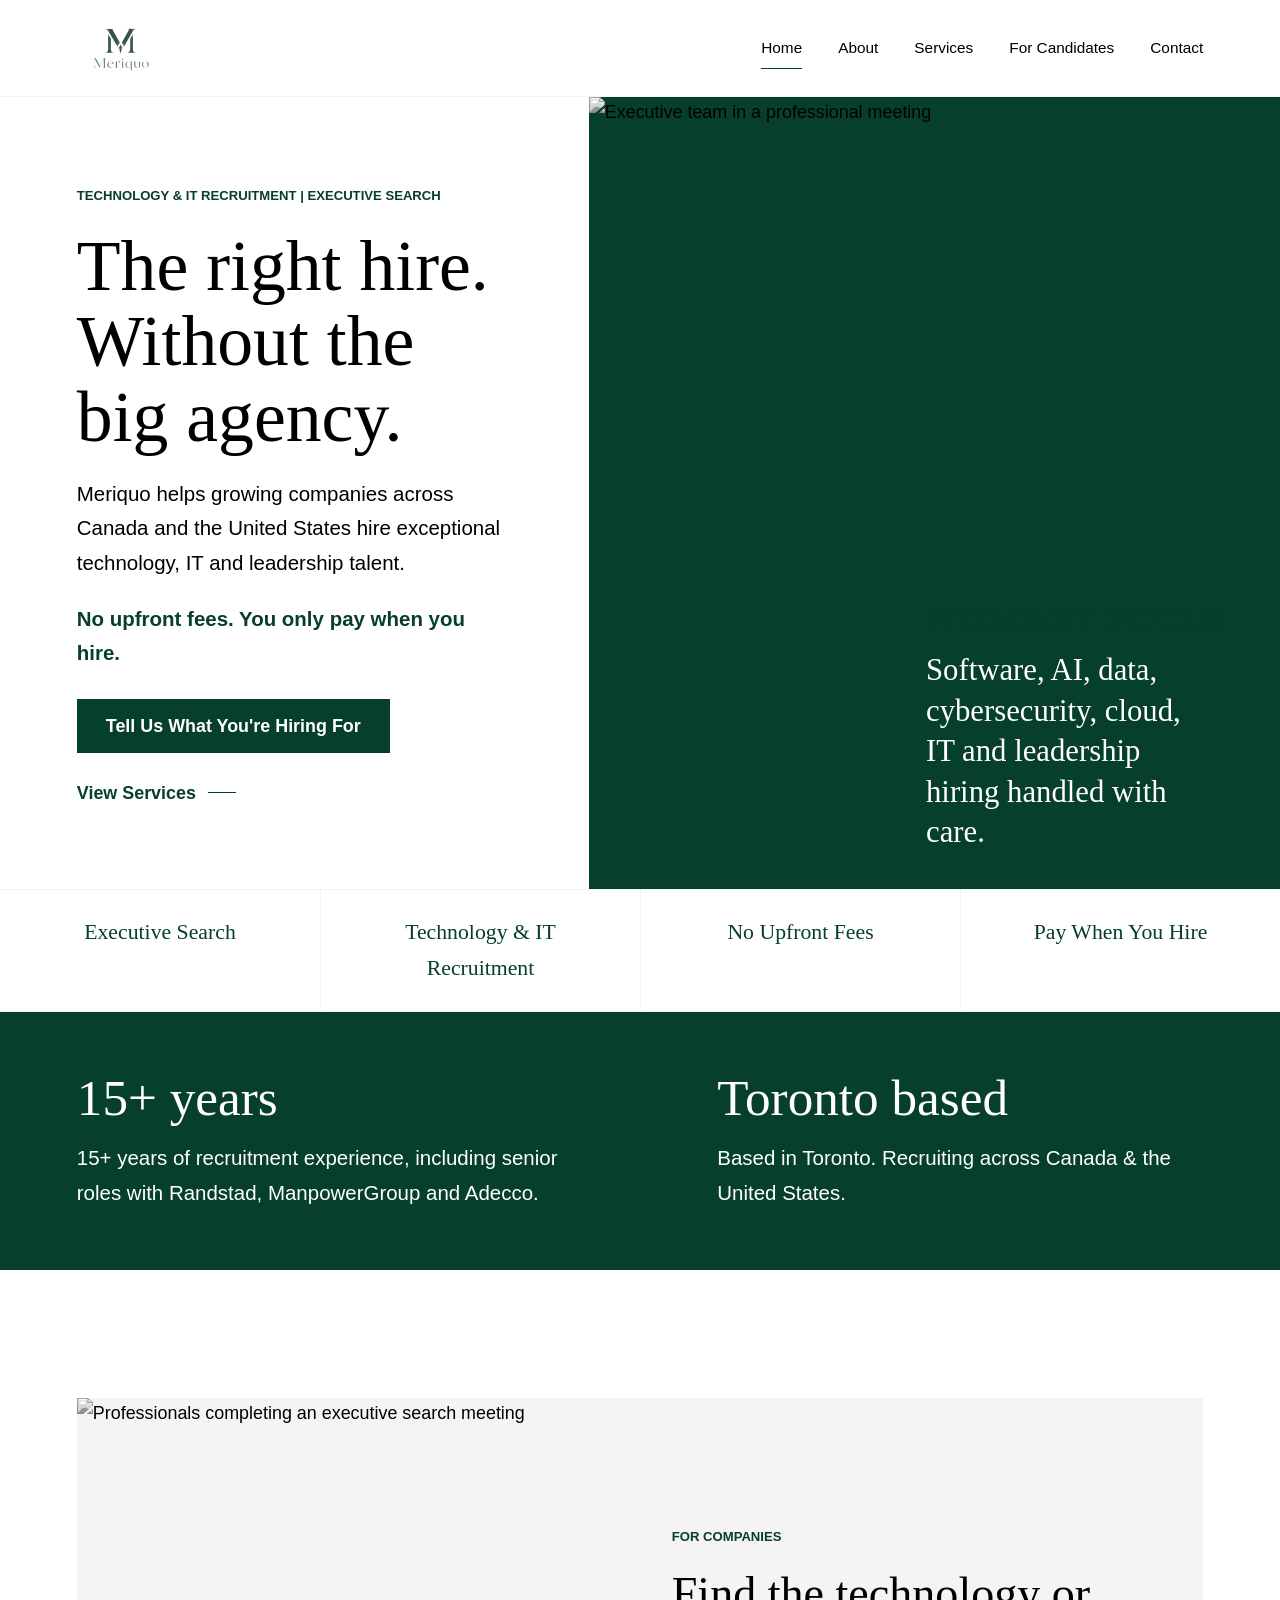
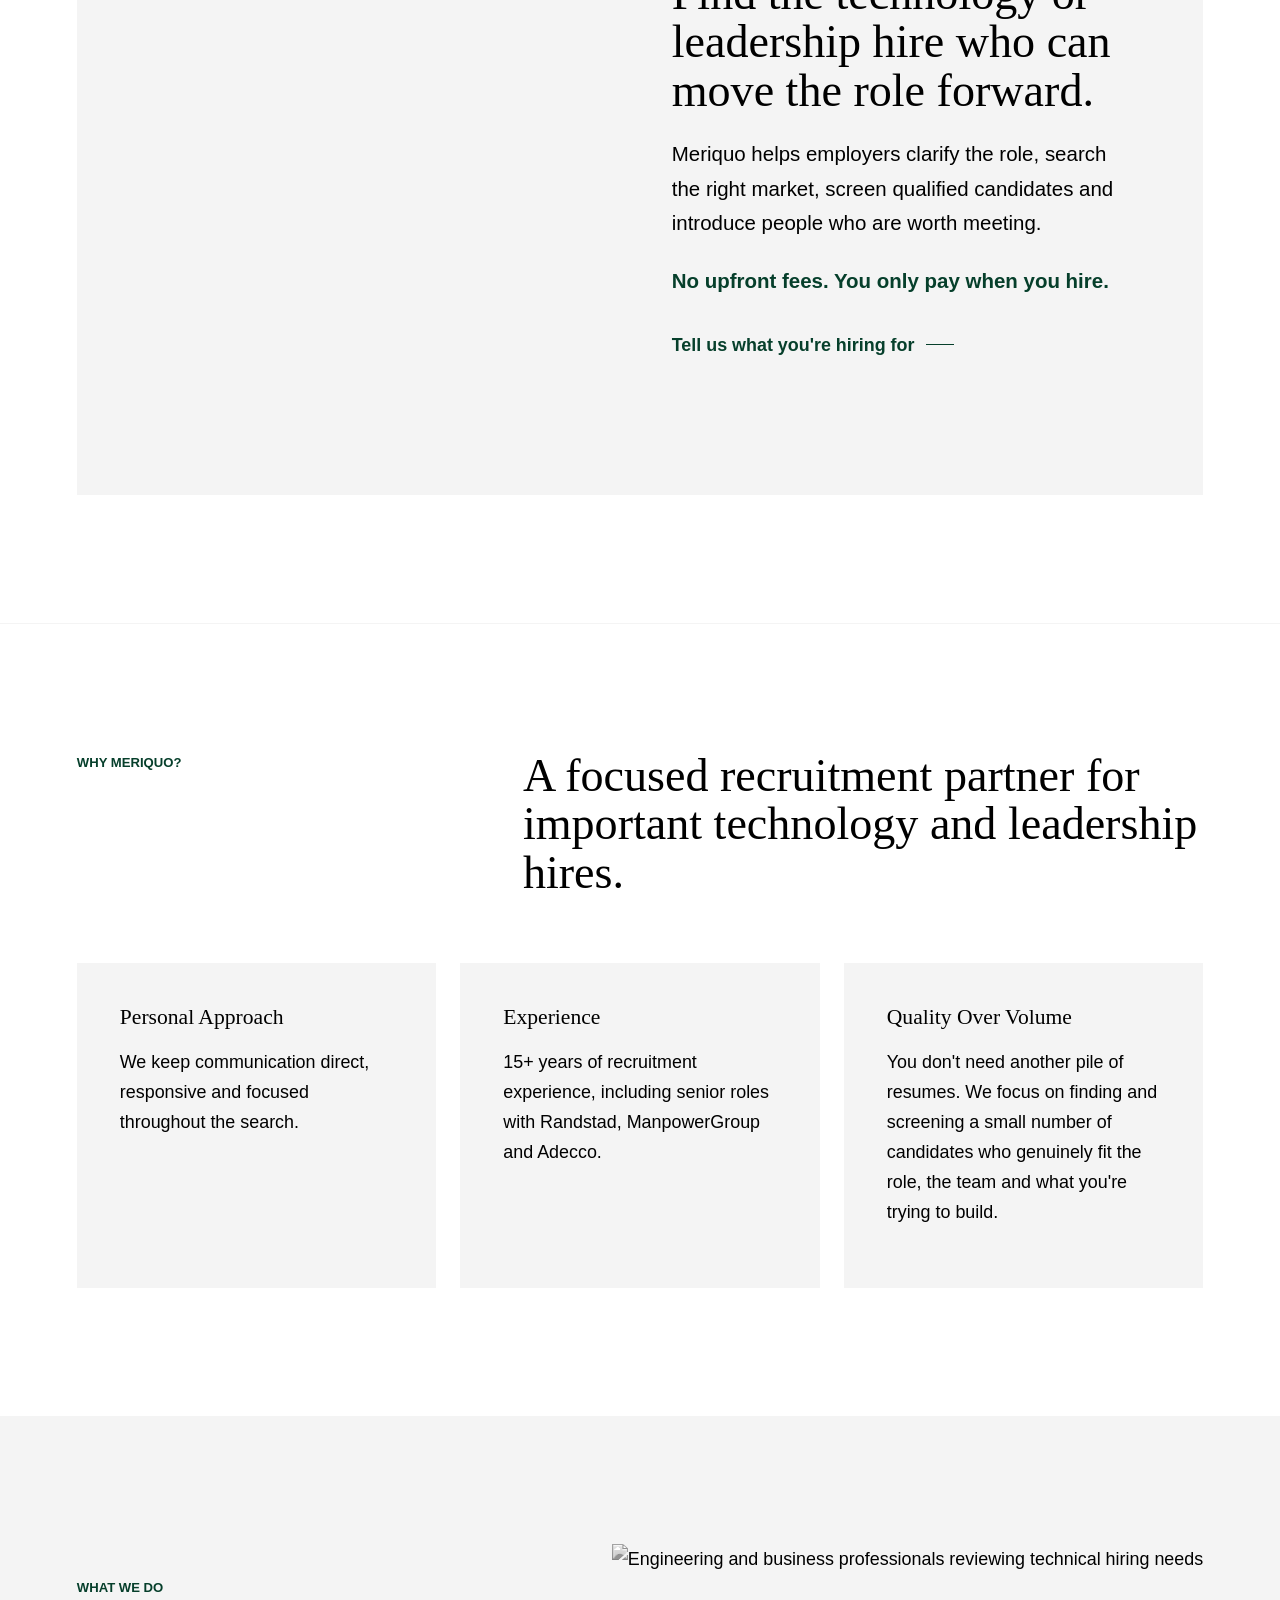
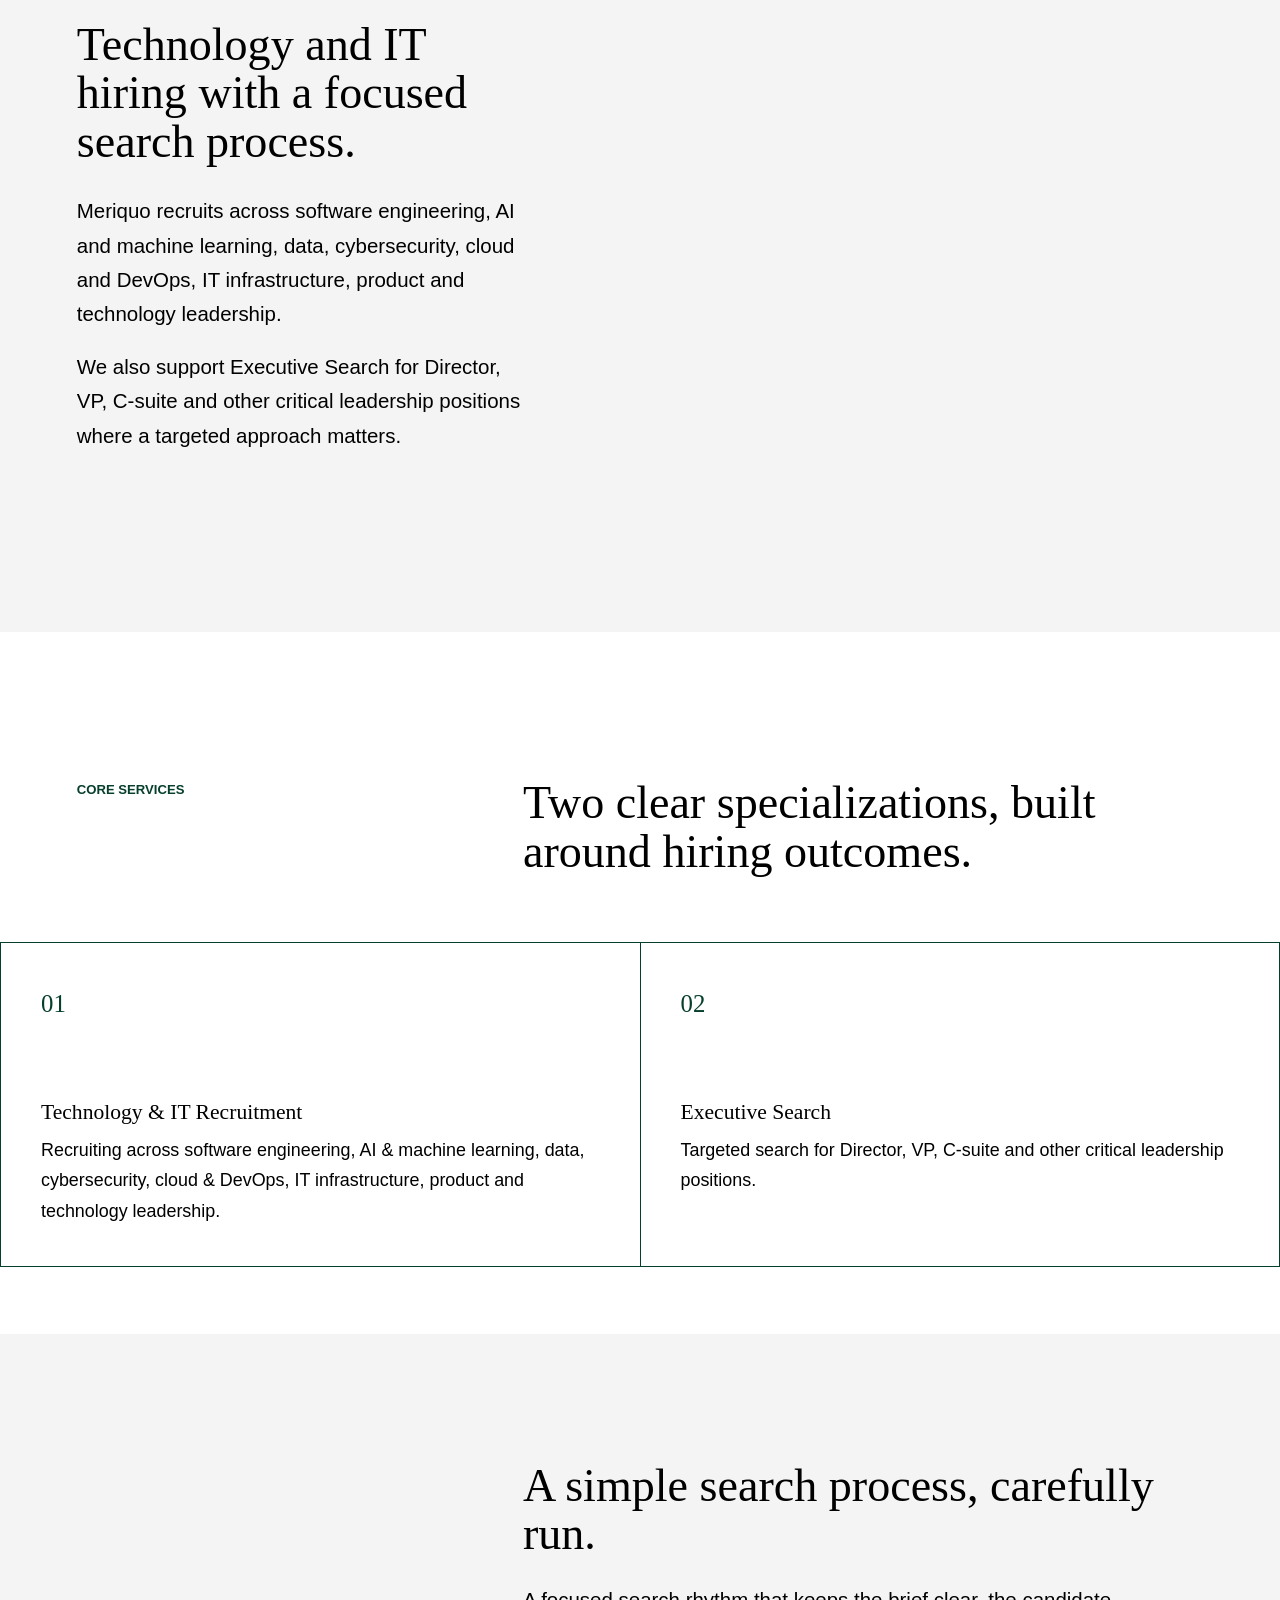
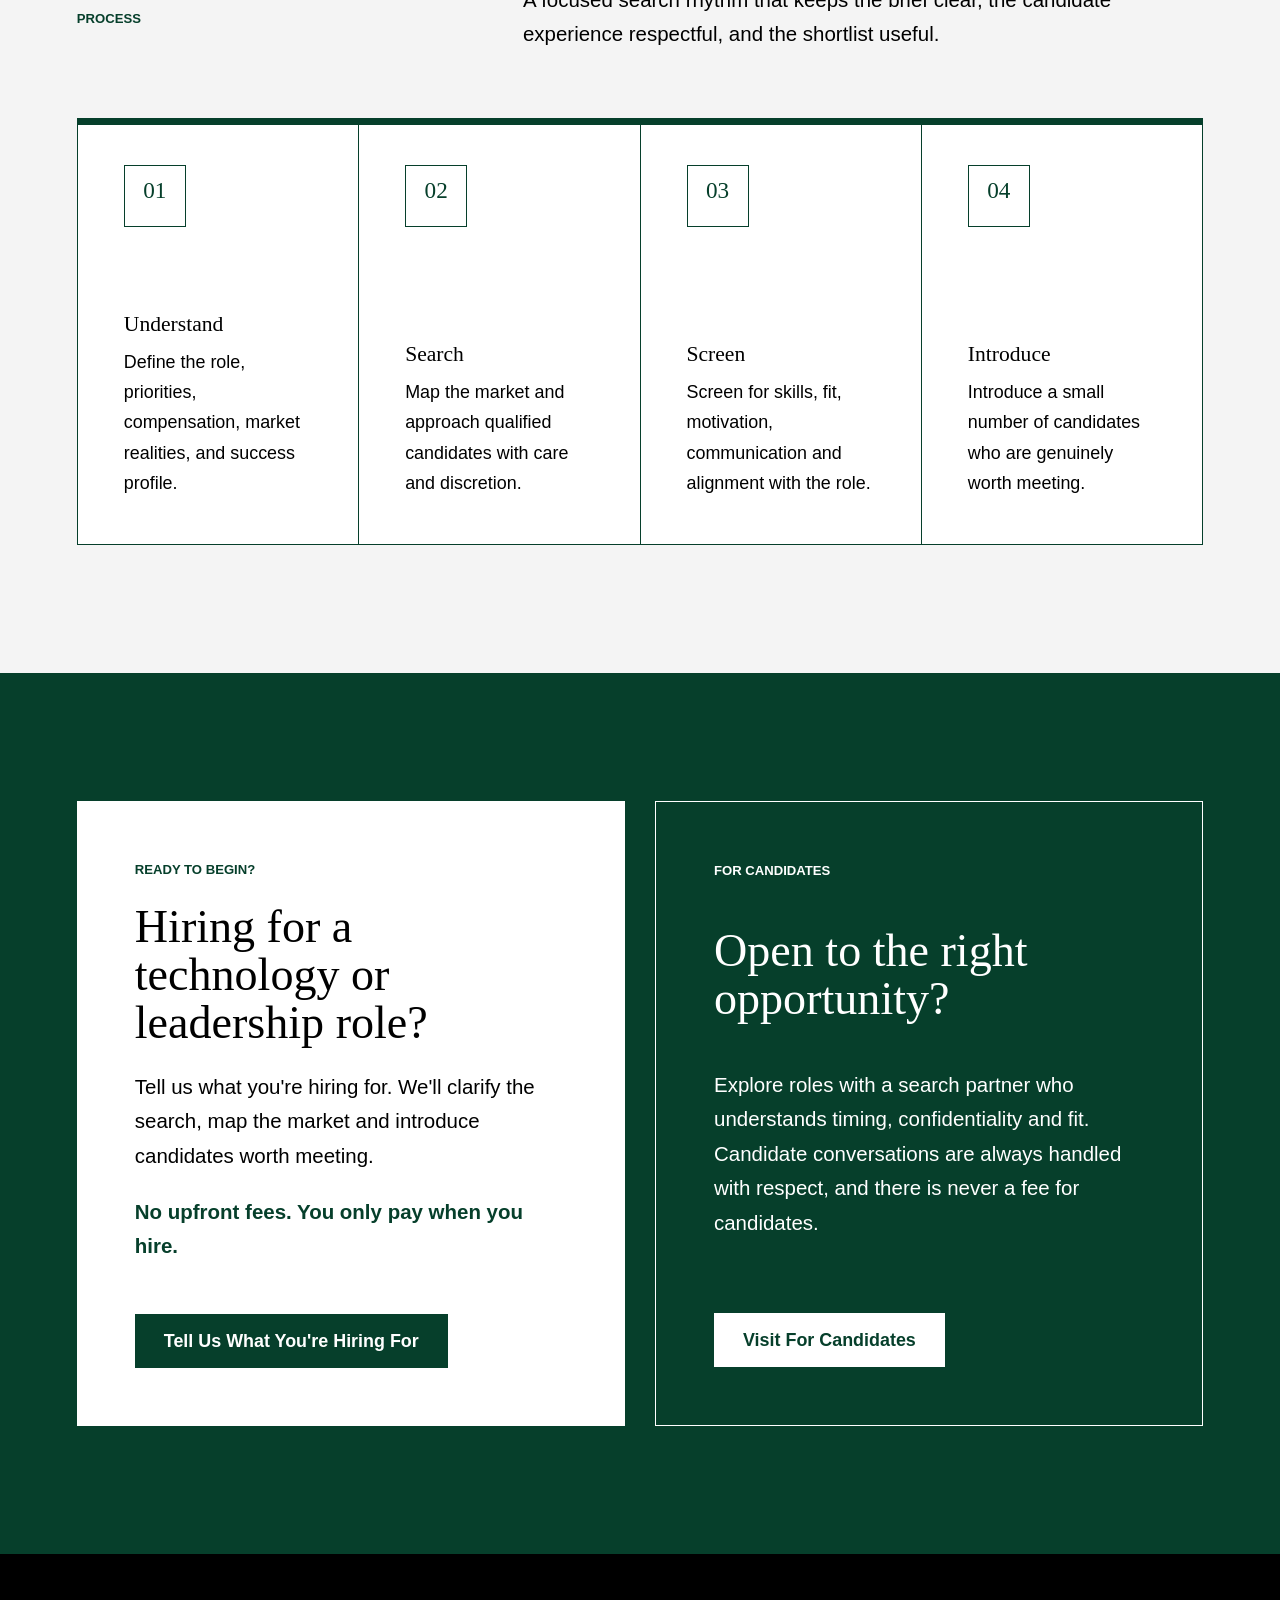
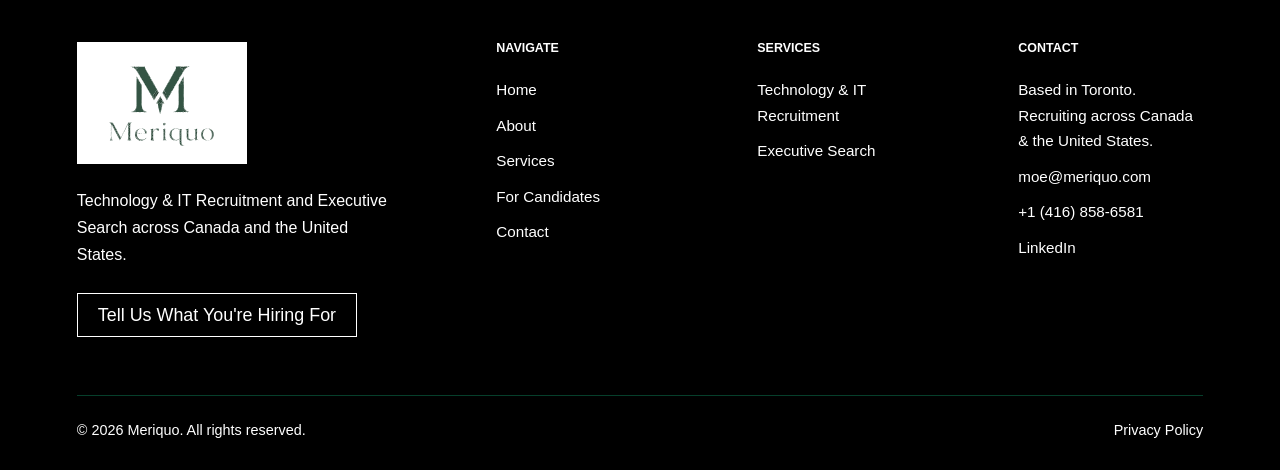
==== commit a8d873fe: "Apply final Meriquo copy updates" ====
--- a/index.html
+++ b/index.html
@@ -8,7 +8,8 @@
       name="description"
       content="Meriquo specializes in Technology & IT Recruitment and Executive Search across Canada and the United States."
     />
-    <link rel="icon" href="assets/meriquo-logo.svg" type="image/svg+xml" />
+    <link rel="icon" href="assets/meriquo-favicon-white.svg" type="image/svg+xml" />
+    <link rel="shortcut icon" href="assets/meriquo-favicon-white.svg" type="image/svg+xml" />
     <link rel="stylesheet" href="styles.css" />
   </head>
   <body>
@@ -52,19 +53,9 @@
               alt="Executive team in a professional meeting"
             />
             <div class="hero-image-caption">
-              <span>Technology &amp; IT Recruitment</span>
+              <span>Primary Focus</span>
               <p>Software, AI, data, cybersecurity, cloud, IT and leadership hiring handled with care.</p>
             </div>
-          </div>
-          <!-- <div class="hero-stats">
-            <div>
-              <span>15+</span>
-              <p>years of recruitment experience</p>
-            </div>
-            <div>
-              <span>1:1</span>
-              <p>direct founder access on every search</p>
-            </div> -->
           </div>
         </div>
       </section>
@@ -115,10 +106,9 @@
         </div>
         <div class="three-grid">
           <article class="feature-card reveal">
-            <h3>Direct Access</h3>
-            <p>
-              Work directly with the founder, from understanding the role through to finding the
-              right person.
+            <h3>Personal Approach</h3>
+            <p>
+              We keep communication direct, responsive and focused throughout the search.
             </p>
           </article>
           <article class="feature-card reveal">
--- a/styles.css
+++ b/styles.css
@@ -913,6 +913,10 @@
   border-bottom: 1px solid var(--green);
 }
 
+.services-overview-two {
+  grid-template-columns: repeat(2, minmax(0, 1fr));
+}
+
 .services-overview a {
   display: grid;
   align-content: start;
@@ -1098,30 +1102,28 @@
 
 .contingency-card {
   display: grid;
-  grid-template-columns: 90px minmax(0, 1fr);
-  gap: clamp(24px, 5vw, 54px);
   align-items: start;
   padding: clamp(34px, 5vw, 58px);
-  background: var(--grey);
+  background: var(--green);
   border: 1px solid var(--white);
-}
-
-.contingency-card span {
-  color: var(--green);
-  font-family: Georgia, "Times New Roman", serif;
-  font-size: clamp(2rem, 4vw, 3.2rem);
-  line-height: 1;
+  color: var(--white);
 }
 
 .contingency-card h2 {
   max-width: 900px;
   margin-bottom: 18px;
+  color: var(--white);
 }
 
 .contingency-card p:not(.eyebrow) {
   max-width: 620px;
   margin: 0;
+  color: var(--white);
   font-size: var(--lead-size);
+}
+
+.contingency-card .eyebrow {
+  color: var(--white);
 }
 
 .service-row li::marker {
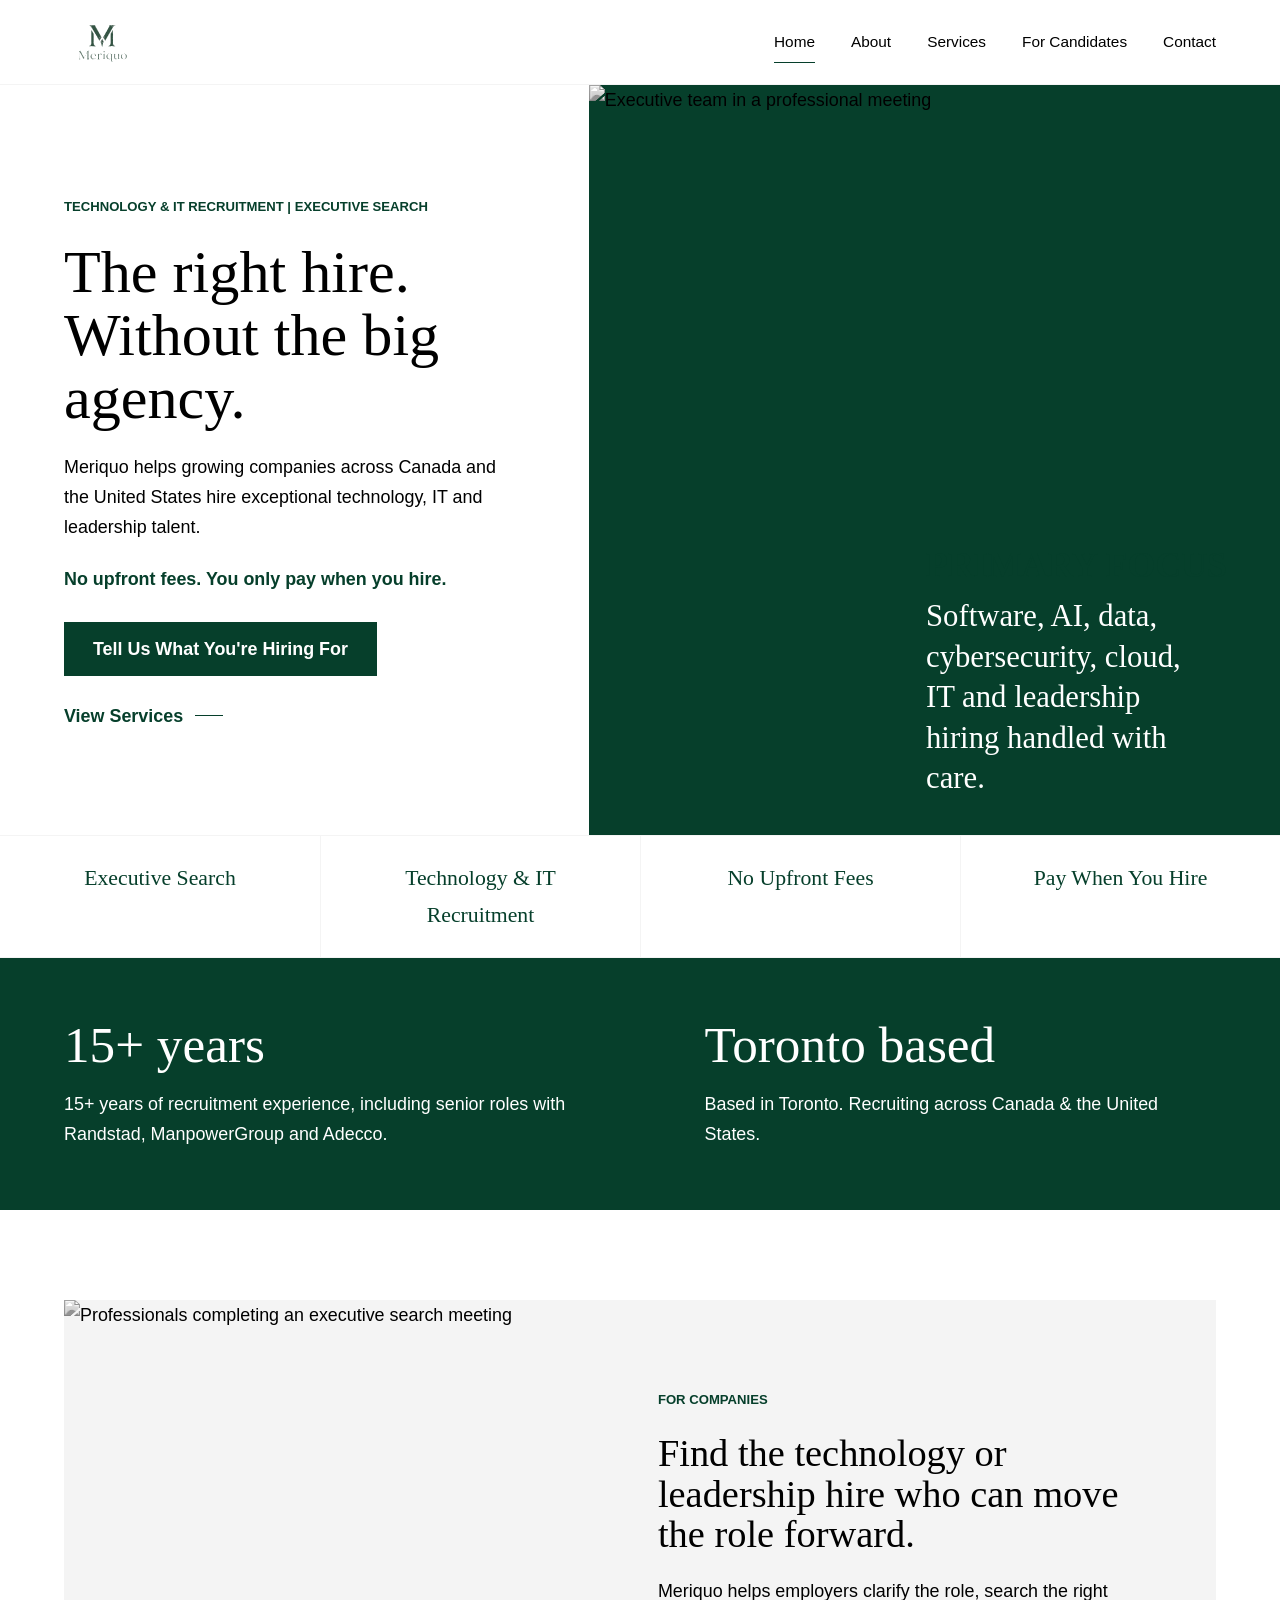
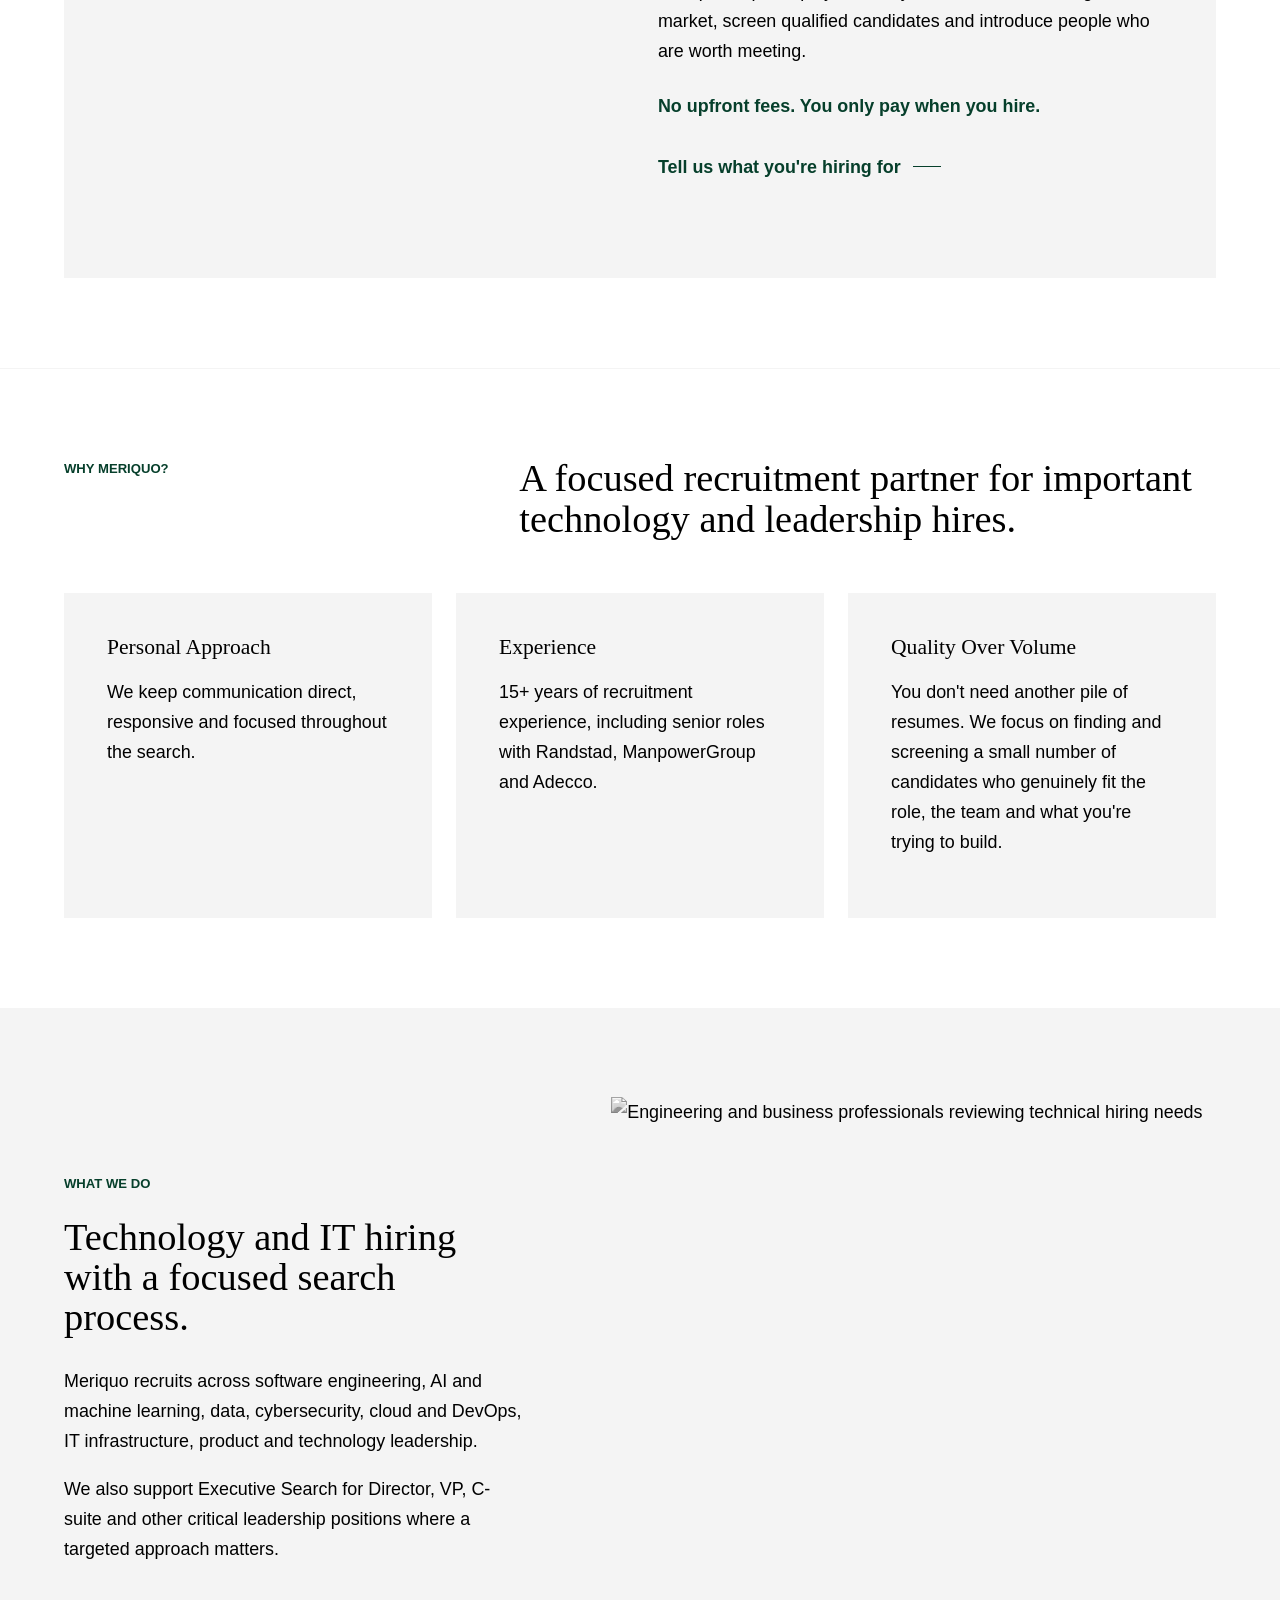
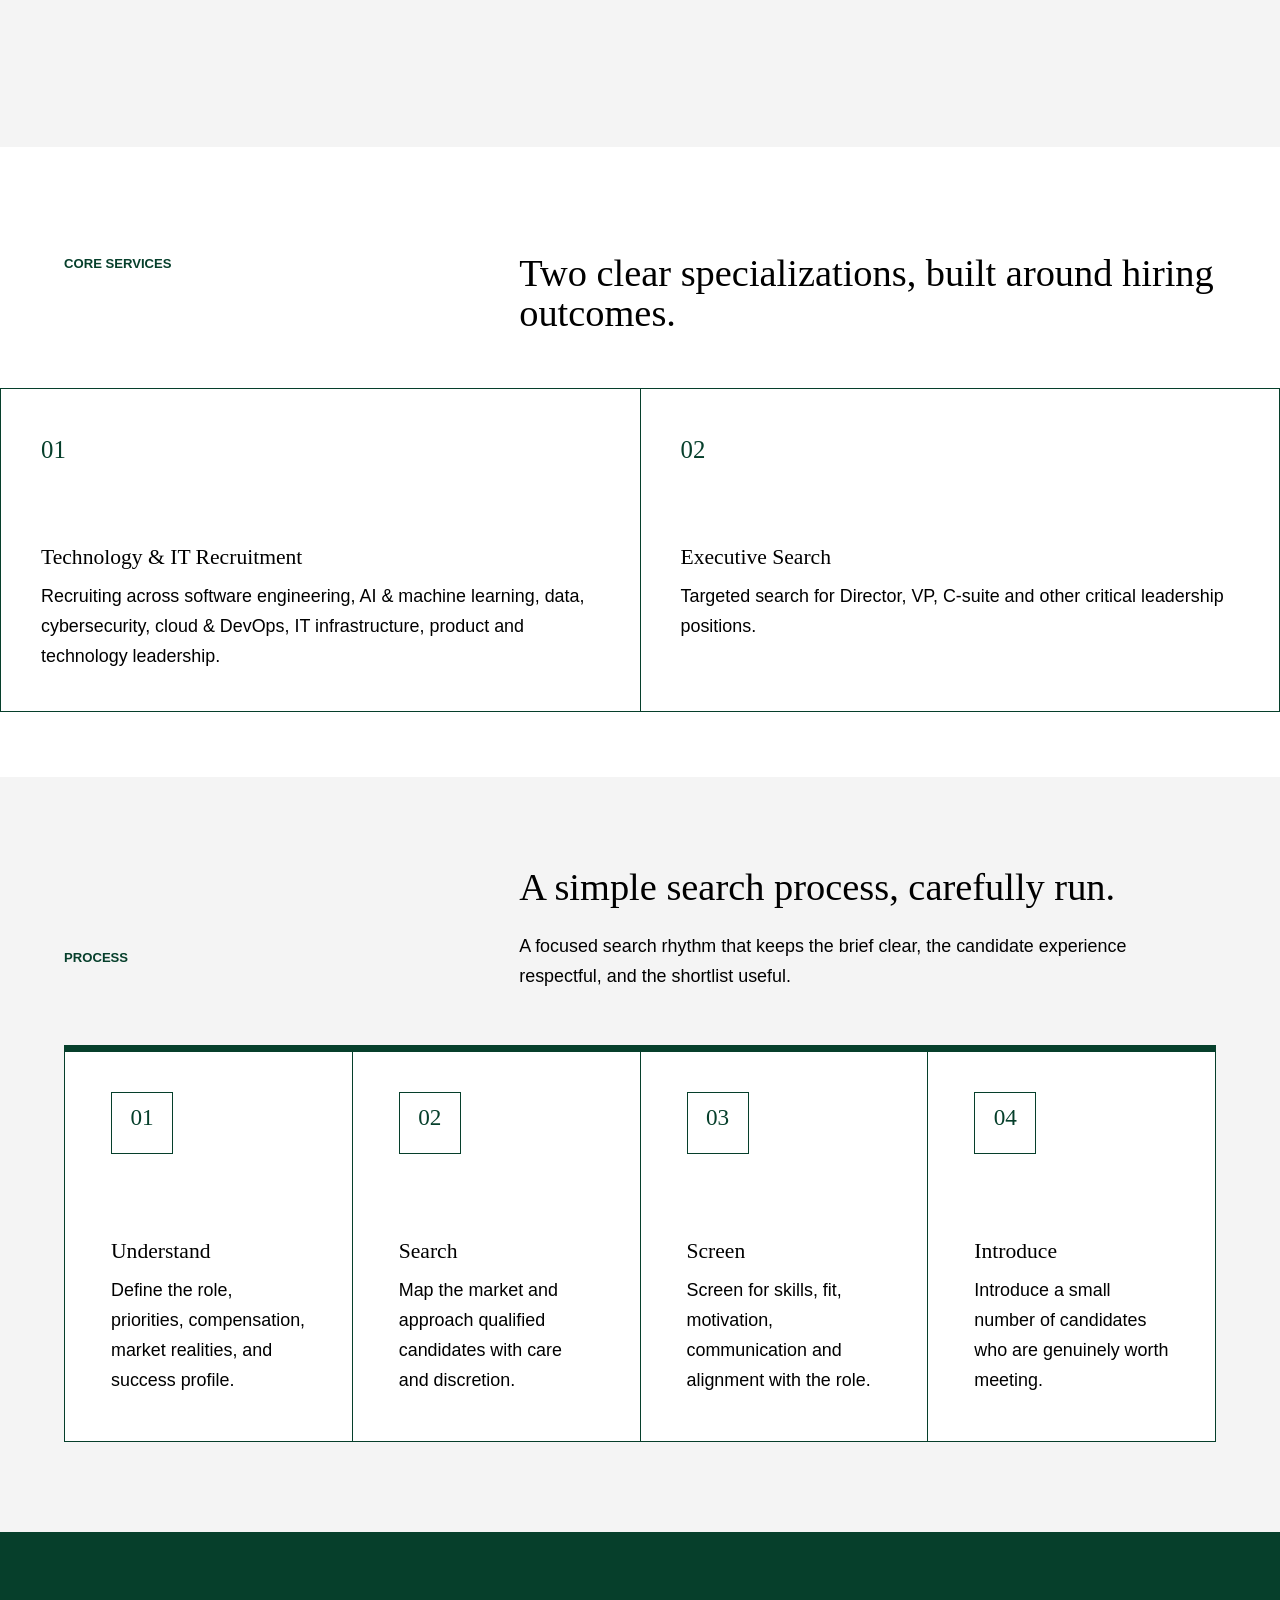
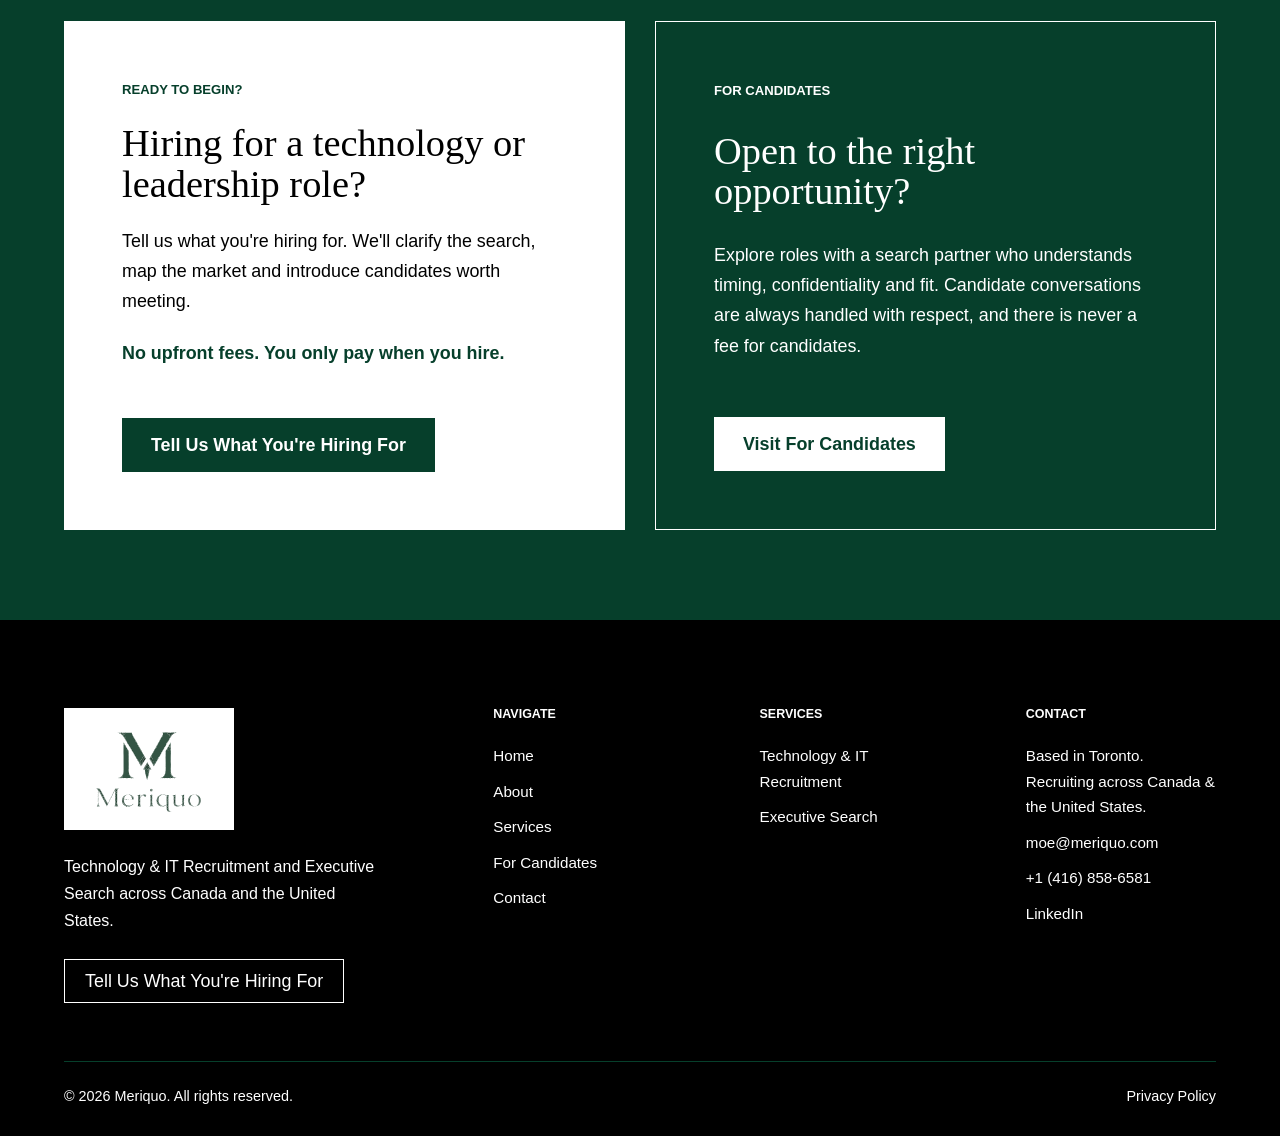
==== commit 9f907800: "Use provided favicon asset" ====
--- a/index.html
+++ b/index.html
@@ -8,8 +8,8 @@
       name="description"
       content="Meriquo specializes in Technology & IT Recruitment and Executive Search across Canada and the United States."
     />
-    <link rel="icon" href="assets/meriquo-favicon-white.svg" type="image/svg+xml" />
-    <link rel="shortcut icon" href="assets/meriquo-favicon-white.svg" type="image/svg+xml" />
+    <link rel="icon" href="assets/favicon.svg" type="image/svg+xml" />
+    <link rel="shortcut icon" href="assets/favicon.svg" type="image/svg+xml" />
     <link rel="stylesheet" href="styles.css" />
   </head>
   <body>
--- a/styles.css
+++ b/styles.css
@@ -737,16 +737,13 @@
   padding: clamp(24px, 4vw, 36px);
 }
 
-.portrait-mark {
-  display: grid;
-  place-items: center;
-  width: 118px;
-  height: 118px;
+.founder-photo {
+  width: min(100%, 260px);
+  aspect-ratio: 1;
   margin-bottom: 28px;
-  background: var(--white);
-  color: var(--green);
-  font-family: Georgia, "Times New Roman", serif;
-  font-size: 3rem;
+  border: 1px solid var(--white);
+  object-fit: cover;
+  object-position: center;
 }
 
 .founder-name {
@@ -1316,6 +1313,8 @@
 
 .employer-contact-section {
   align-items: stretch;
+  grid-template-columns: minmax(380px, 0.95fr) minmax(520px, 1.05fr);
+  gap: clamp(28px, 4vw, 58px);
   background: var(--green);
 }
 
@@ -1341,10 +1340,10 @@
 
 .employer-contact-points {
   display: grid;
-  grid-template-columns: repeat(3, minmax(0, 1fr));
+  grid-template-columns: repeat(auto-fit, minmax(150px, 1fr));
   gap: 1px;
   margin: clamp(28px, 4vw, 42px) 0;
-  background: var(--white);
+  background: transparent;
   border: 1px solid var(--white);
 }
 
@@ -2082,6 +2081,84 @@
 
   .flip-back {
     transform: none;
+  }
+}
+
+@media (min-width: 881px) and (max-width: 1320px) {
+  :root {
+    --gutter: clamp(44px, 5vw, 64px);
+    --section-space: clamp(64px, 7vw, 92px);
+    --lead-size: clamp(1rem, 0.35vw + 0.9rem, 1.12rem);
+  }
+
+  .site-header {
+    padding-top: 14px;
+    padding-bottom: 14px;
+  }
+
+  .brand img {
+    height: 56px;
+  }
+
+  .hero,
+  .hero-copy {
+    min-height: calc(100vh - 150px);
+  }
+
+  h1 {
+    font-size: clamp(3rem, 4.7vw, 4.7rem);
+  }
+
+  h2 {
+    font-size: clamp(2rem, 3vw, 3rem);
+  }
+
+  .page-hero h1 {
+    font-size: clamp(3rem, 4.6vw, 4.75rem);
+  }
+
+  .services-hero h1 {
+    max-width: 760px;
+    font-size: clamp(2.85rem, 4vw, 4.1rem);
+  }
+
+  .image-page-hero {
+    grid-template-columns: minmax(0, 1.08fr) minmax(360px, 0.92fr);
+  }
+
+  .image-page-hero > div,
+  .image-page-hero > img {
+    min-height: clamp(480px, 62vh, 620px);
+  }
+
+  .section,
+  .split-section,
+  .contact-layout,
+  .policy-copy {
+    min-height: clamp(500px, 70vh, 760px);
+  }
+
+  .section-heading {
+    margin-bottom: clamp(34px, 4.5vw, 54px);
+  }
+
+  .flip-card,
+  .flip-inner,
+  .flip-face {
+    min-height: clamp(285px, 36vh, 360px);
+  }
+
+  .process-step,
+  .candidate-step {
+    min-height: clamp(285px, 36vh, 360px);
+  }
+
+  .dual-cta-card {
+    min-height: clamp(330px, 44vh, 460px);
+  }
+
+  .contact-layout {
+    padding-top: var(--section-space);
   }
 }
 
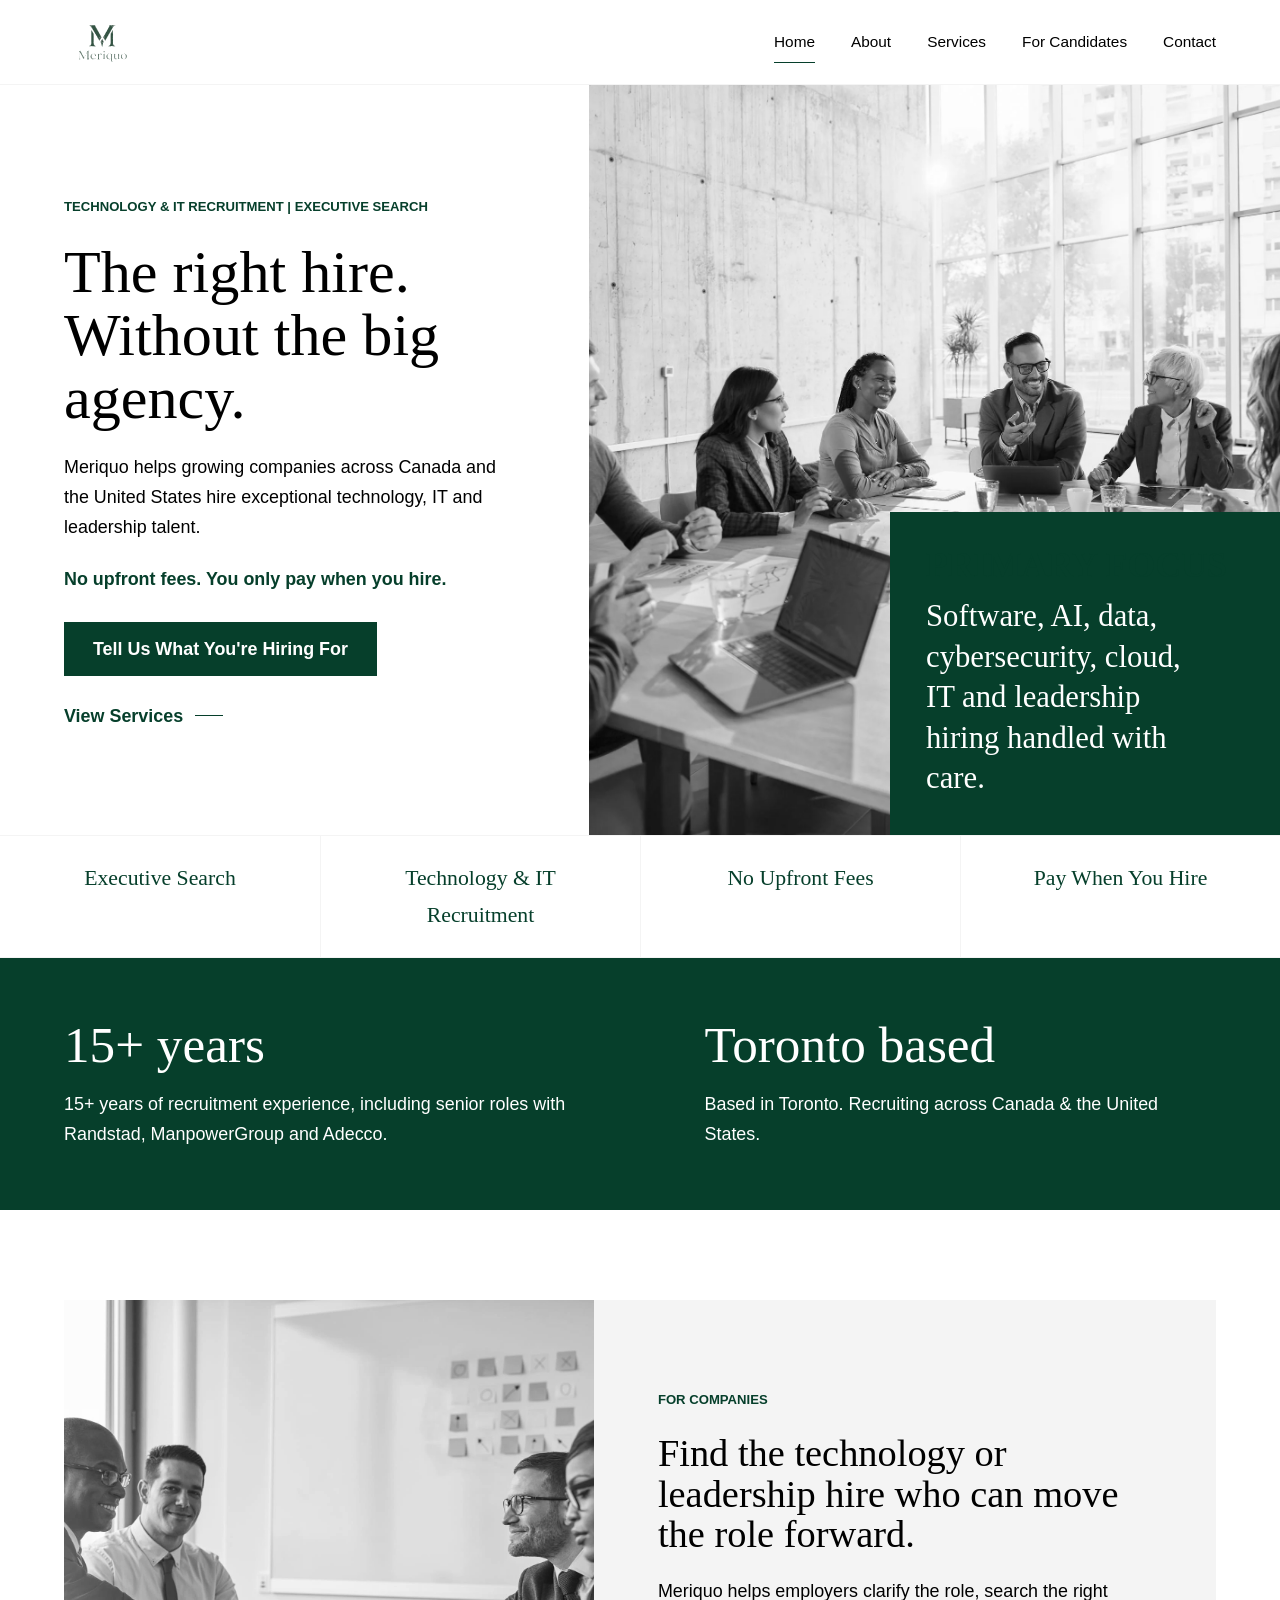
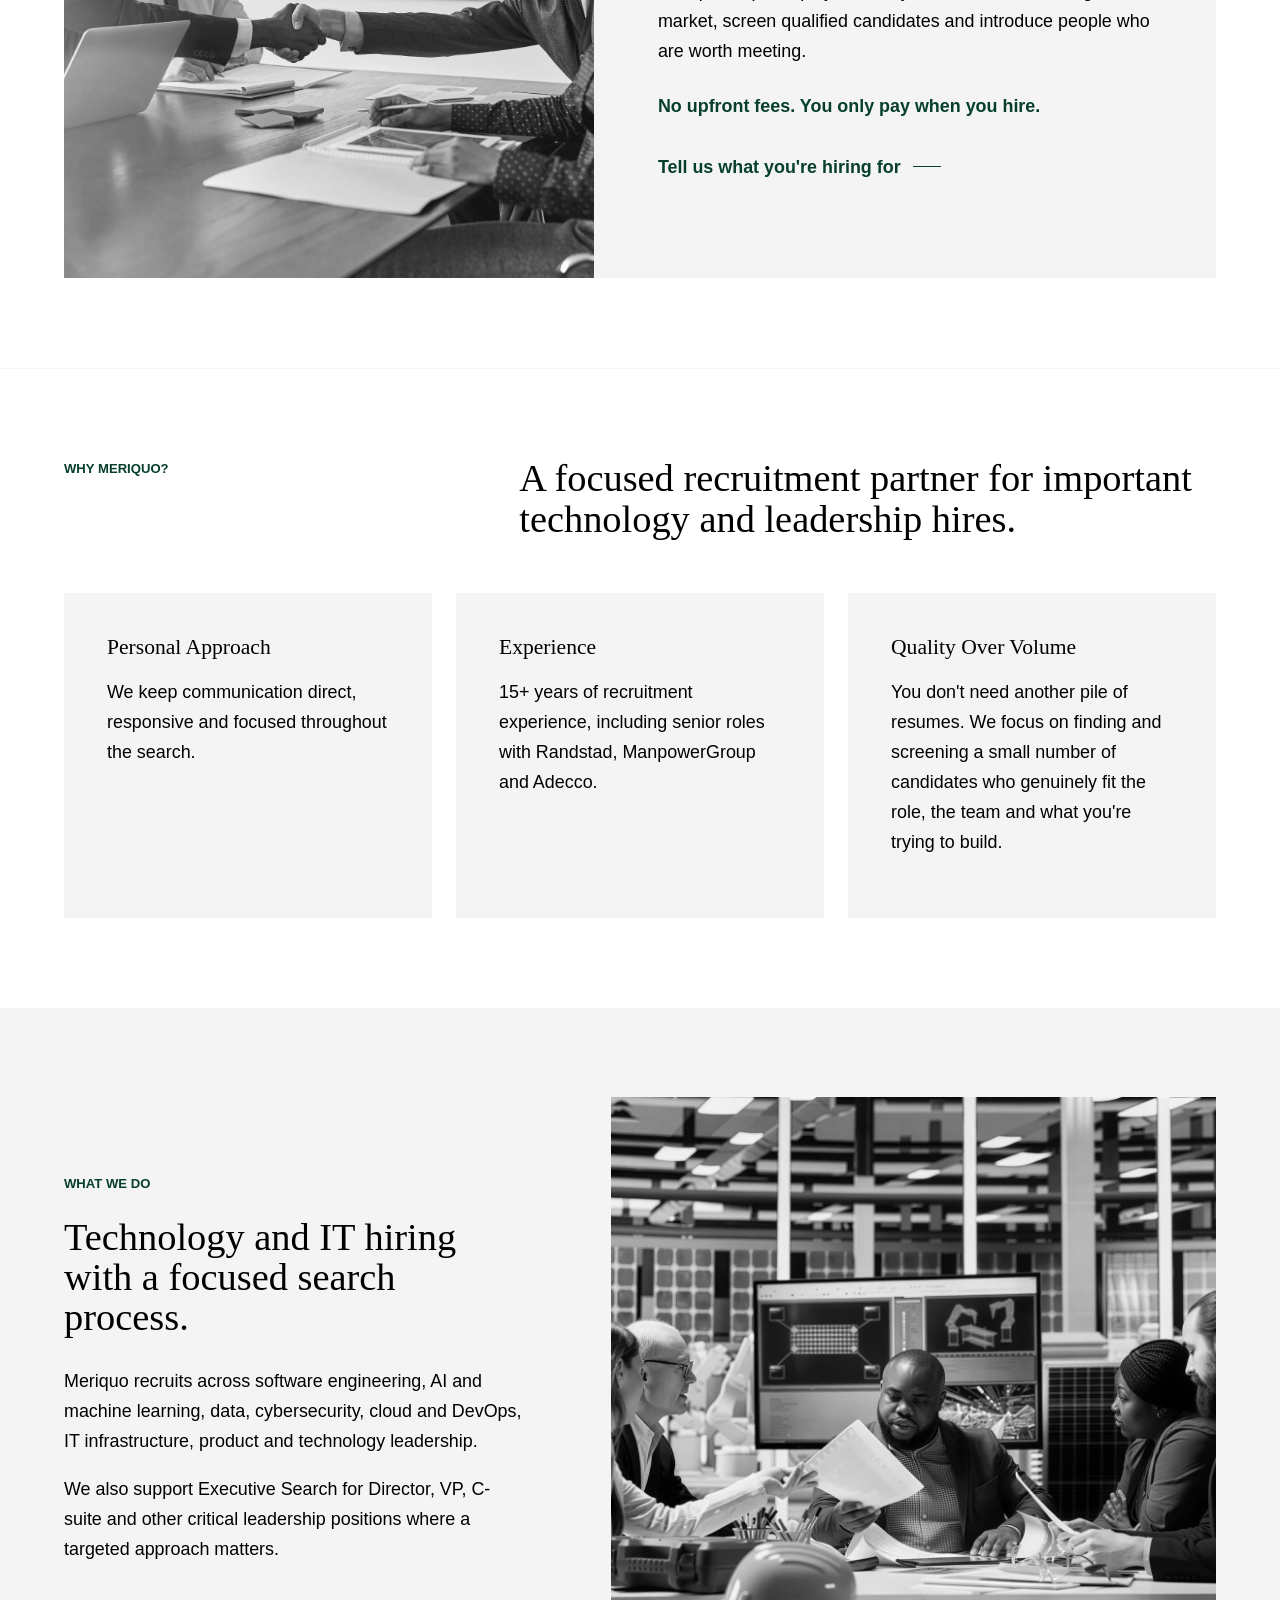
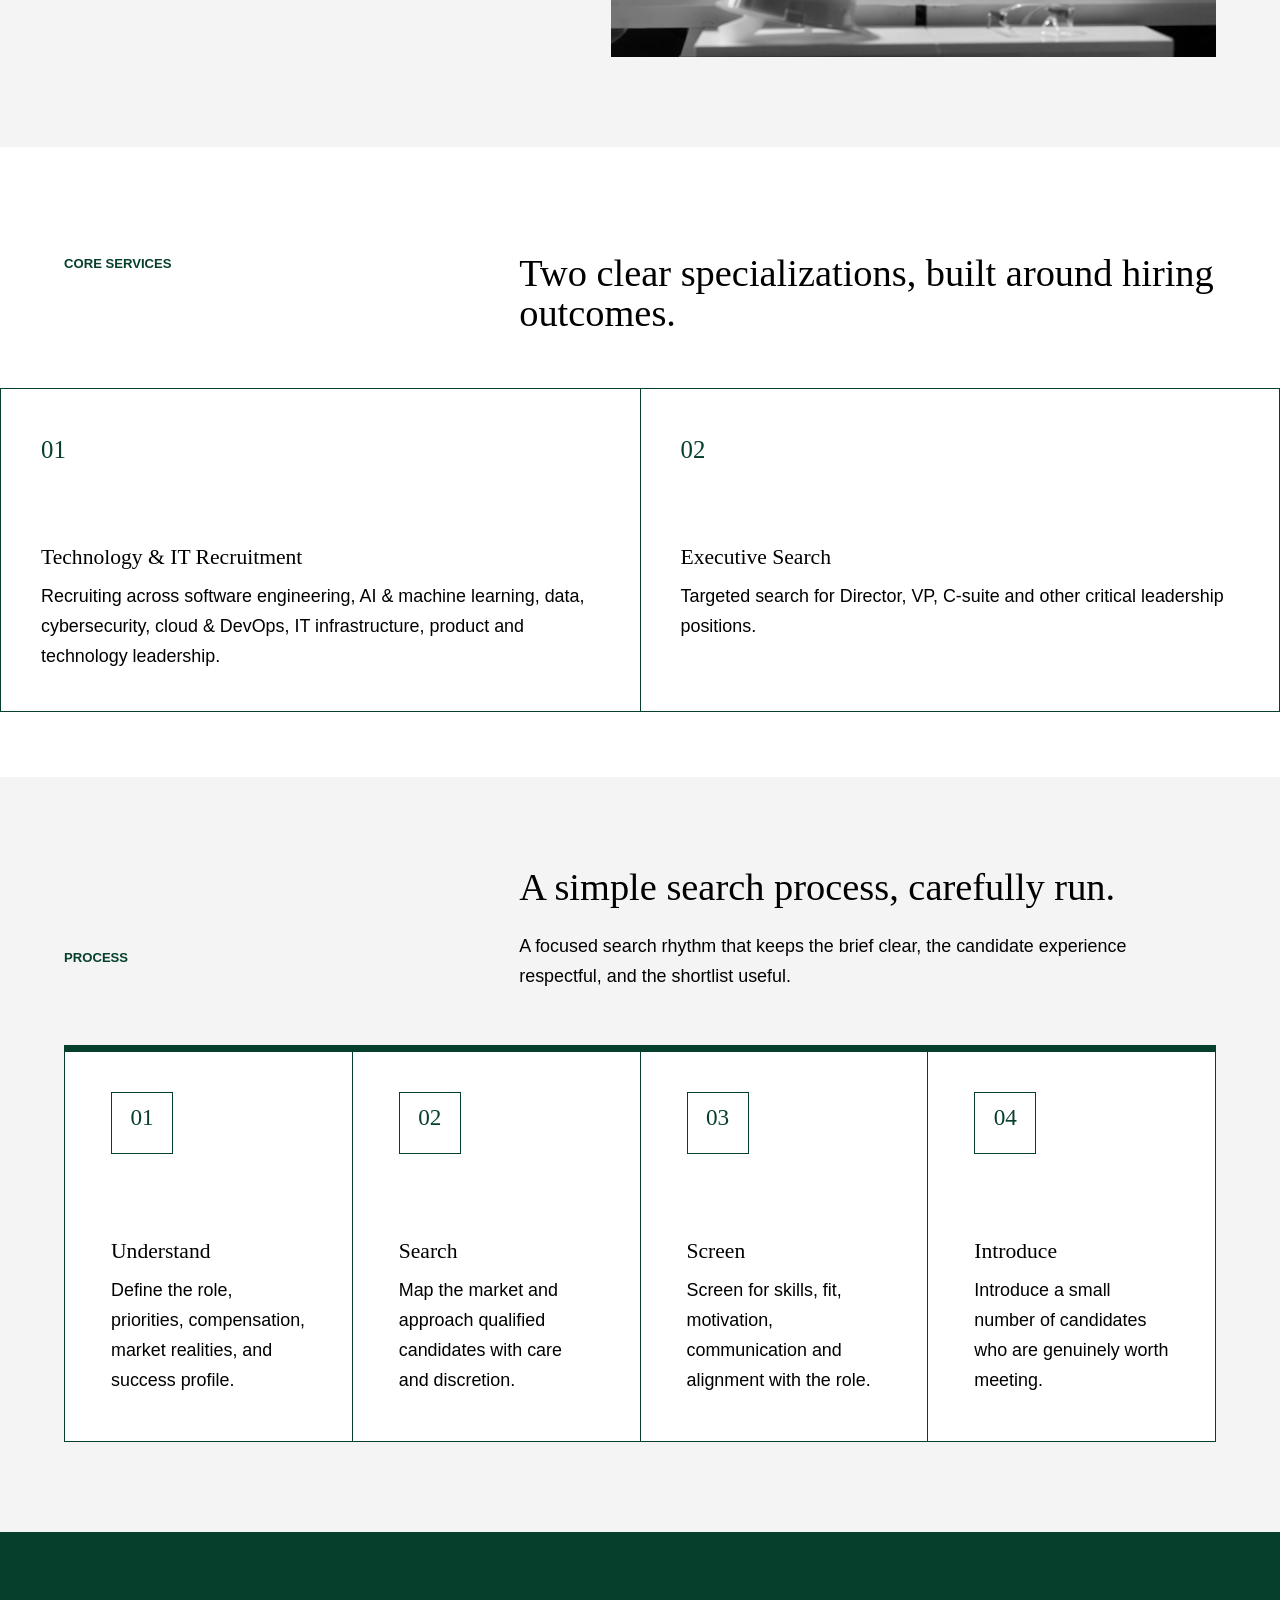
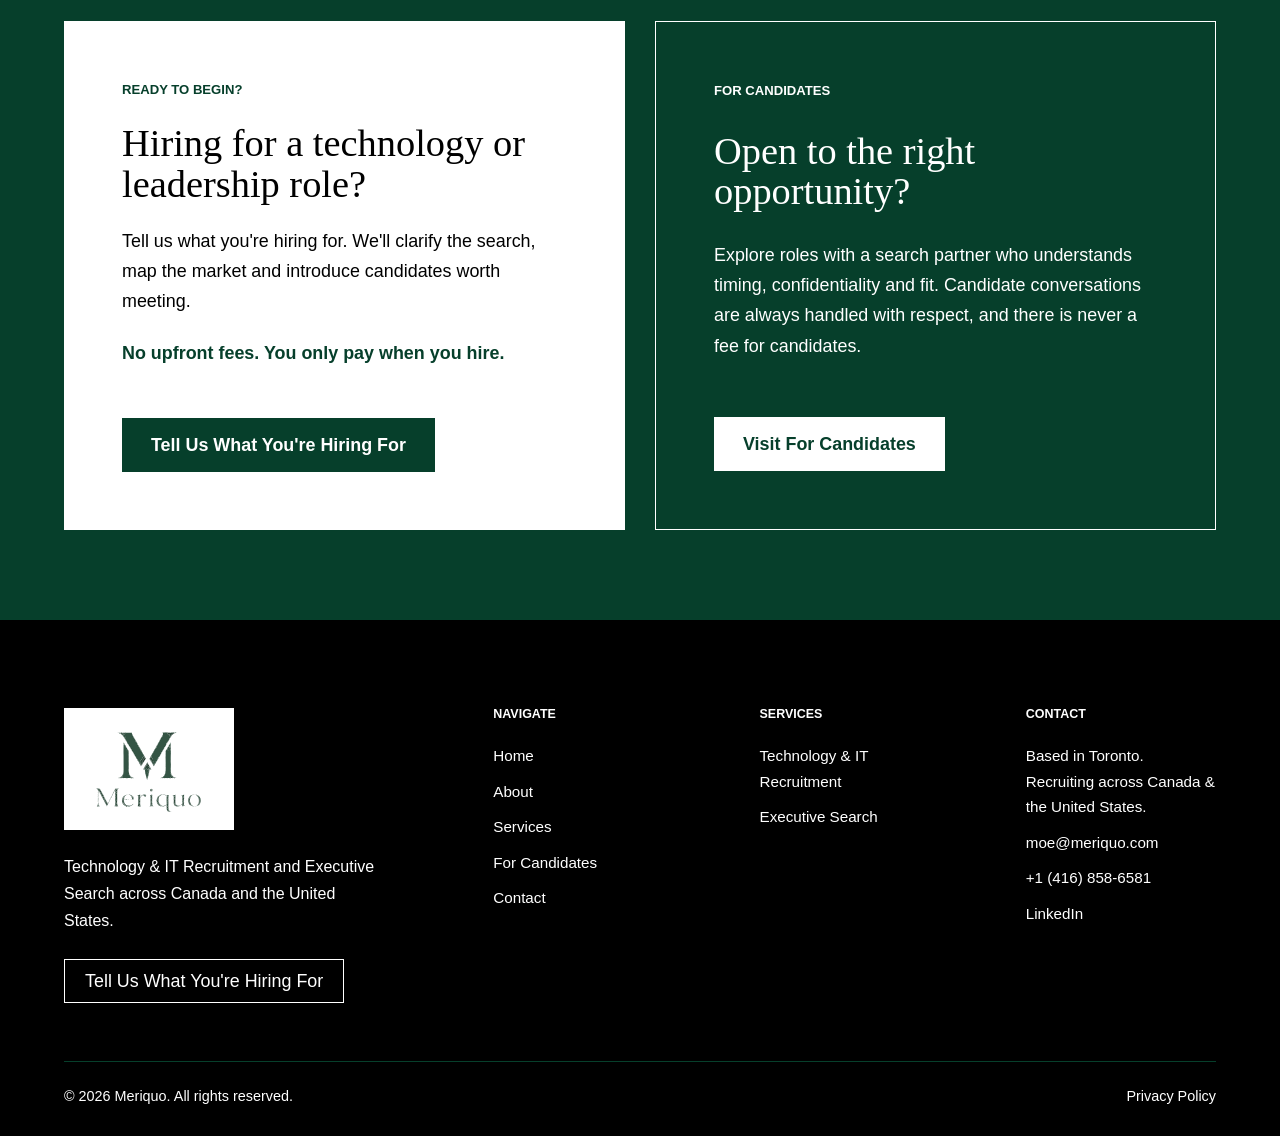
==== commit 3a948283: "Use local site images" ====
--- a/index.html
+++ b/index.html
@@ -14,7 +14,7 @@
   </head>
   <body>
     <header class="site-header">
-      <a class="brand" href="index.html" aria-label="Meriquo home">
+      <a class="brand" href="/" aria-label="Meriquo home">
         <img src="assets/meriquo-logo.svg" alt="" />
       </a>
       <button class="nav-toggle" type="button" aria-label="Open navigation" aria-expanded="false">
@@ -22,11 +22,11 @@
         <span></span>
       </button>
       <nav class="site-nav" aria-label="Primary navigation">
-        <a href="index.html">Home</a>
-        <a href="about.html">About</a>
-        <a href="services.html">Services</a>
-        <a href="candidates.html">For Candidates</a>
-        <a href="contact.html">Contact</a>
+        <a href="/">Home</a>
+        <a href="/about">About</a>
+        <a href="/services">Services</a>
+        <a href="/candidates">For Candidates</a>
+        <a href="/contact">Contact</a>
       </nav>
     </header>
 
@@ -42,14 +42,14 @@
           </p>
           <p class="fee-note">No upfront fees. You only pay when you hire.</p>
           <div class="hero-actions">
-            <a class="button" href="contact.html">Tell Us What You&apos;re Hiring For</a>
-            <a class="text-link" href="services.html#technology-it">View Services</a>
+            <a class="button" href="/contact">Tell Us What You&apos;re Hiring For</a>
+            <a class="text-link" href="/services#technology-it">View Services</a>
           </div>
         </div>
         <div class="hero-panel reveal" aria-label="Meriquo recruitment focus">
           <div class="hero-image-card">
             <img
-              src="https://images.squarespace-cdn.com/content/v1/66561b21e63b7e5e79dd1e2c/b77f3c7b-efe6-4066-9048-d9af7cfcb00b/Meeting.jpg"
+              src="assets/index-2.webp"
               alt="Executive team in a professional meeting"
             />
             <div class="hero-image-caption">
@@ -83,7 +83,7 @@
       <section class="section audience-section">
         <div class="audience-card reveal">
           <img
-            src="https://www.shrm.org/content/dam/en/shrm/topics-tools/news/talent-acquisition/iStock_90868745_LARGE_spxmmo.jpeg"
+            src="assets/index-3.webp"
             alt="Professionals completing an executive search meeting"
           />
           <div>
@@ -94,7 +94,7 @@
               candidates and introduce people who are worth meeting.
             </p>
             <p class="fee-note">No upfront fees. You only pay when you hire.</p>
-            <a class="text-link" href="contact.html">Tell us what you&apos;re hiring for</a>
+            <a class="text-link" href="/contact">Tell us what you&apos;re hiring for</a>
           </div>
         </div>
       </section>
@@ -144,7 +144,7 @@
             </p>
           </div>
           <img
-            src="https://fiduci.consulting/Image-02.jpg"
+            src="assets/index-4.webp"
             alt="Engineering and business professionals reviewing technical hiring needs"
           />
         </div>
@@ -156,7 +156,7 @@
           <h2>Two clear specializations, built around hiring outcomes.</h2>
         </div>
         <div class="preview-grid two-card-grid">
-          <a class="preview-card reveal" href="services.html#technology-it">
+          <a class="preview-card reveal" href="/services#technology-it">
             <span>01</span>
             <h3>Technology &amp; IT Recruitment</h3>
             <p>
@@ -165,7 +165,7 @@
               leadership.
             </p>
           </a>
-          <a class="preview-card reveal" href="services.html#executive-search">
+          <a class="preview-card reveal" href="/services#executive-search">
             <span>02</span>
             <h3>Executive Search</h3>
             <p>Targeted search for Director, VP, C-suite and other critical leadership positions.</p>
@@ -225,7 +225,7 @@
             introduce candidates worth meeting.
           </p>
           <p class="fee-note">No upfront fees. You only pay when you hire.</p>
-          <a class="button" href="contact.html">Tell Us What You&apos;re Hiring For</a>
+          <a class="button" href="/contact">Tell Us What You&apos;re Hiring For</a>
         </article>
         <article class="dual-cta-card dual-cta-card-dark">
           <p class="eyebrow">For Candidates</p>
@@ -235,7 +235,7 @@
             Candidate conversations are always handled with respect, and there is never a fee for
             candidates.
           </p>
-          <a class="button button-light" href="candidates.html">Visit For Candidates</a>
+          <a class="button button-light" href="/candidates">Visit For Candidates</a>
         </article>
       </section>
     </main>
@@ -245,20 +245,20 @@
         <div class="footer-brand">
           <img src="assets/meriquo-logo.svg" alt="Meriquo" />
           <p>Technology &amp; IT Recruitment and Executive Search across Canada and the United States.</p>
-          <a class="footer-cta" href="contact.html">Tell Us What You&apos;re Hiring For</a>
+          <a class="footer-cta" href="/contact">Tell Us What You&apos;re Hiring For</a>
         </div>
         <div class="footer-column">
           <h2>Navigate</h2>
-          <a href="index.html">Home</a>
-          <a href="about.html">About</a>
-          <a href="services.html">Services</a>
-          <a href="candidates.html">For Candidates</a>
-          <a href="contact.html">Contact</a>
+          <a href="/">Home</a>
+          <a href="/about">About</a>
+          <a href="/services">Services</a>
+          <a href="/candidates">For Candidates</a>
+          <a href="/contact">Contact</a>
         </div>
         <div class="footer-column">
           <h2>Services</h2>
-          <a href="services.html#technology-it">Technology &amp; IT Recruitment</a>
-          <a href="services.html#executive-search">Executive Search</a>
+          <a href="/services#technology-it">Technology &amp; IT Recruitment</a>
+          <a href="/services#executive-search">Executive Search</a>
         </div>
         <div class="footer-column">
           <h2>Contact</h2>
@@ -270,7 +270,7 @@
       </div>
       <div class="footer-bottom">
         <p>&copy; <span data-year></span> Meriquo. All rights reserved.</p>
-        <a href="privacy.html">Privacy Policy</a>
+        <a href="/privacy">Privacy Policy</a>
       </div>
     </footer>
 
